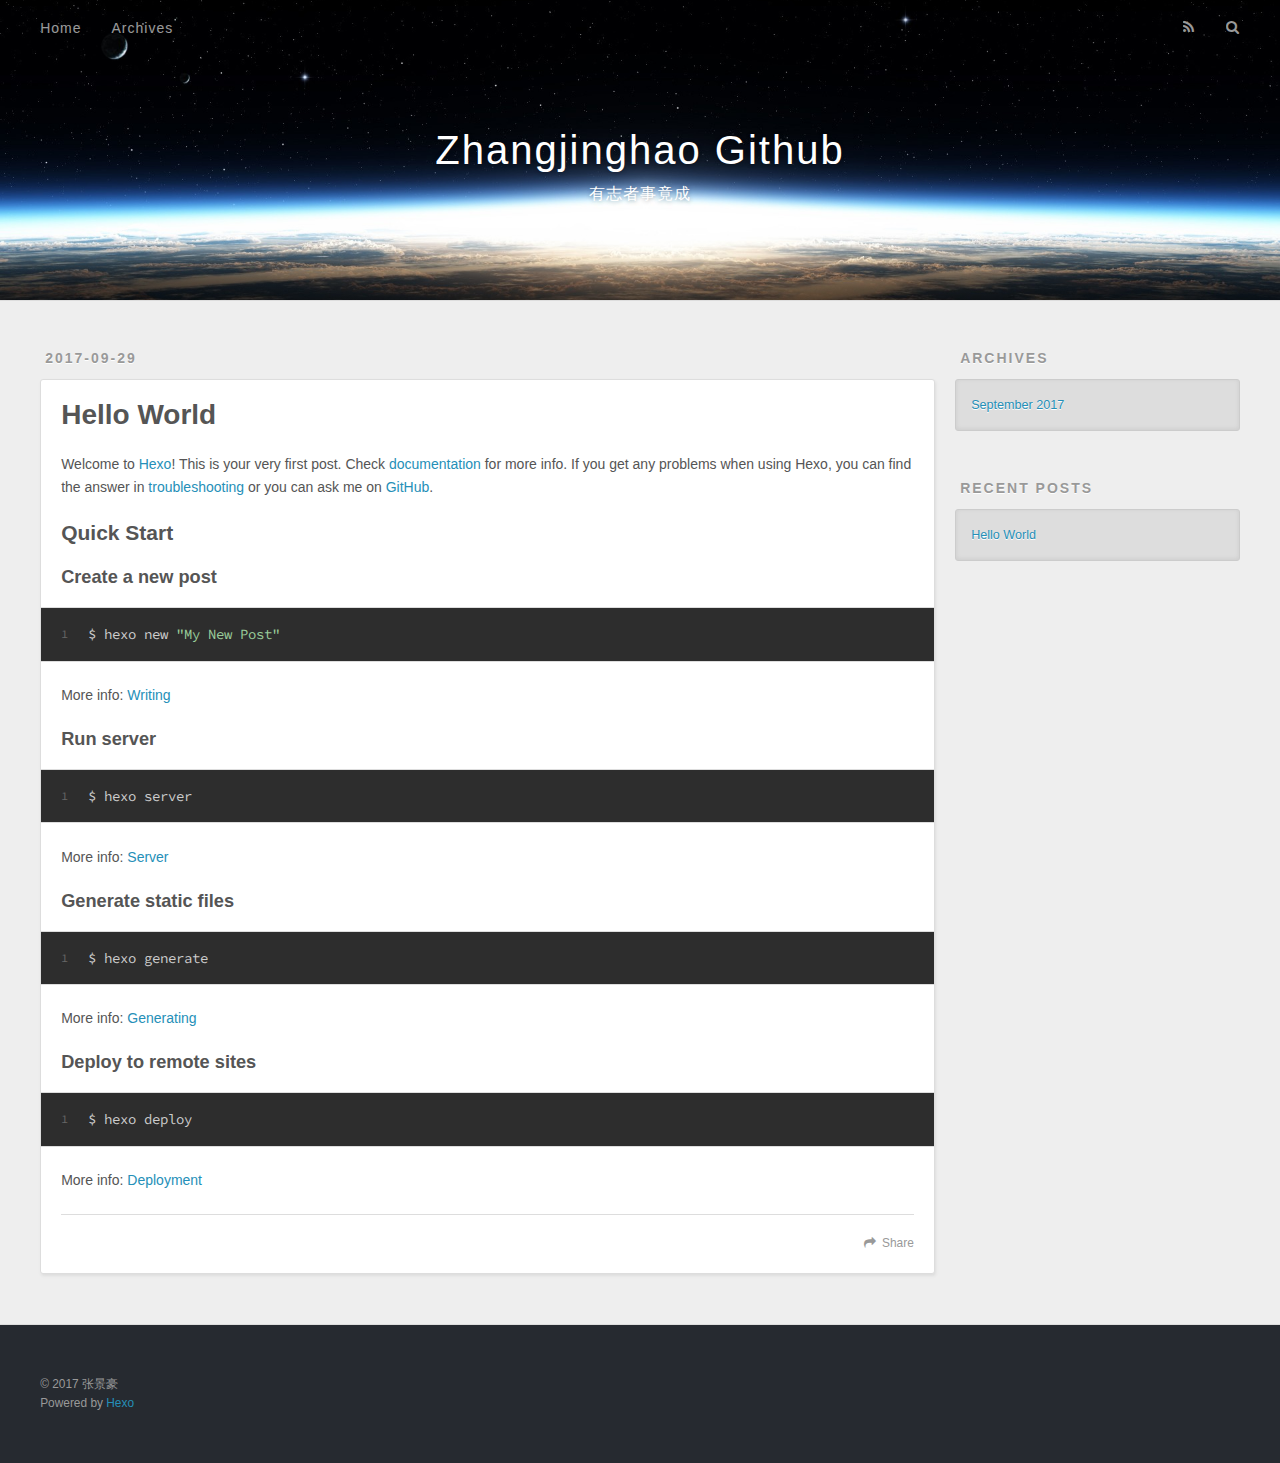
==== index.html @ bf840f05 "Site updated: 2017-09-29 22:26:40" ====
<!DOCTYPE html>
<html>
<head>
  <meta charset="utf-8">
  
  <title>Zhangjinghao Github</title>
  <meta name="viewport" content="width=device-width, initial-scale=1, maximum-scale=1">
  <meta name="description" content="一起学Python吧">
<meta property="og:type" content="website">
<meta property="og:title" content="Zhangjinghao Github">
<meta property="og:url" content="http://yoursite.com/index.html">
<meta property="og:site_name" content="Zhangjinghao Github">
<meta property="og:description" content="一起学Python吧">
<meta property="og:locale" content="zh-Hans">
<meta name="twitter:card" content="summary">
<meta name="twitter:title" content="Zhangjinghao Github">
<meta name="twitter:description" content="一起学Python吧">
  
    <link rel="alternate" href="/atom.xml" title="Zhangjinghao Github" type="application/atom+xml">
  
  
    <link rel="icon" href="/favicon.png">
  
  
    <link href="//fonts.googleapis.com/css?family=Source+Code+Pro" rel="stylesheet" type="text/css">
  
  <link rel="stylesheet" href="/css/style.css">
  

</head>

<body>
  <div id="container">
    <div id="wrap">
      <header id="header">
  <div id="banner"></div>
  <div id="header-outer" class="outer">
    <div id="header-title" class="inner">
      <h1 id="logo-wrap">
        <a href="/" id="logo">Zhangjinghao Github</a>
      </h1>
      
        <h2 id="subtitle-wrap">
          <a href="/" id="subtitle">有志者事竟成</a>
        </h2>
      
    </div>
    <div id="header-inner" class="inner">
      <nav id="main-nav">
        <a id="main-nav-toggle" class="nav-icon"></a>
        
          <a class="main-nav-link" href="/">Home</a>
        
          <a class="main-nav-link" href="/archives">Archives</a>
        
      </nav>
      <nav id="sub-nav">
        
          <a id="nav-rss-link" class="nav-icon" href="/atom.xml" title="RSS Feed"></a>
        
        <a id="nav-search-btn" class="nav-icon" title="Search"></a>
      </nav>
      <div id="search-form-wrap">
        <form action="//google.com/search" method="get" accept-charset="UTF-8" class="search-form"><input type="search" name="q" class="search-form-input" placeholder="Search"><button type="submit" class="search-form-submit">&#xF002;</button><input type="hidden" name="sitesearch" value="http://yoursite.com"></form>
      </div>
    </div>
  </div>
</header>
      <div class="outer">
        <section id="main">
  
    <article id="post-hello-world" class="article article-type-post" itemscope itemprop="blogPost">
  <div class="article-meta">
    <a href="/2017/09/29/hello-world/" class="article-date">
  <time datetime="2017-09-29T13:29:58.056Z" itemprop="datePublished">2017-09-29</time>
</a>
    
  </div>
  <div class="article-inner">
    
    
      <header class="article-header">
        
  
    <h1 itemprop="name">
      <a class="article-title" href="/2017/09/29/hello-world/">Hello World</a>
    </h1>
  

      </header>
    
    <div class="article-entry" itemprop="articleBody">
      
        <p>Welcome to <a href="https://hexo.io/" target="_blank" rel="external">Hexo</a>! This is your very first post. Check <a href="https://hexo.io/docs/" target="_blank" rel="external">documentation</a> for more info. If you get any problems when using Hexo, you can find the answer in <a href="https://hexo.io/docs/troubleshooting.html" target="_blank" rel="external">troubleshooting</a> or you can ask me on <a href="https://github.com/hexojs/hexo/issues" target="_blank" rel="external">GitHub</a>.</p>
<h2 id="Quick-Start"><a href="#Quick-Start" class="headerlink" title="Quick Start"></a>Quick Start</h2><h3 id="Create-a-new-post"><a href="#Create-a-new-post" class="headerlink" title="Create a new post"></a>Create a new post</h3><figure class="highlight bash"><table><tr><td class="gutter"><pre><div class="line">1</div></pre></td><td class="code"><pre><div class="line">$ hexo new <span class="string">"My New Post"</span></div></pre></td></tr></table></figure>
<p>More info: <a href="https://hexo.io/docs/writing.html" target="_blank" rel="external">Writing</a></p>
<h3 id="Run-server"><a href="#Run-server" class="headerlink" title="Run server"></a>Run server</h3><figure class="highlight bash"><table><tr><td class="gutter"><pre><div class="line">1</div></pre></td><td class="code"><pre><div class="line">$ hexo server</div></pre></td></tr></table></figure>
<p>More info: <a href="https://hexo.io/docs/server.html" target="_blank" rel="external">Server</a></p>
<h3 id="Generate-static-files"><a href="#Generate-static-files" class="headerlink" title="Generate static files"></a>Generate static files</h3><figure class="highlight bash"><table><tr><td class="gutter"><pre><div class="line">1</div></pre></td><td class="code"><pre><div class="line">$ hexo generate</div></pre></td></tr></table></figure>
<p>More info: <a href="https://hexo.io/docs/generating.html" target="_blank" rel="external">Generating</a></p>
<h3 id="Deploy-to-remote-sites"><a href="#Deploy-to-remote-sites" class="headerlink" title="Deploy to remote sites"></a>Deploy to remote sites</h3><figure class="highlight bash"><table><tr><td class="gutter"><pre><div class="line">1</div></pre></td><td class="code"><pre><div class="line">$ hexo deploy</div></pre></td></tr></table></figure>
<p>More info: <a href="https://hexo.io/docs/deployment.html" target="_blank" rel="external">Deployment</a></p>

      
    </div>
    <footer class="article-footer">
      <a data-url="http://yoursite.com/2017/09/29/hello-world/" data-id="cj85zbq5a0000i8sdwfjrakji" class="article-share-link">Share</a>
      
      
    </footer>
  </div>
  
</article>


  

</section>
        
          <aside id="sidebar">
  
    

  
    

  
    
  
    
  <div class="widget-wrap">
    <h3 class="widget-title">Archives</h3>
    <div class="widget">
      <ul class="archive-list"><li class="archive-list-item"><a class="archive-list-link" href="/archives/2017/09/">September 2017</a></li></ul>
    </div>
  </div>


  
    
  <div class="widget-wrap">
    <h3 class="widget-title">Recent Posts</h3>
    <div class="widget">
      <ul>
        
          <li>
            <a href="/2017/09/29/hello-world/">Hello World</a>
          </li>
        
      </ul>
    </div>
  </div>

  
</aside>
        
      </div>
      <footer id="footer">
  
  <div class="outer">
    <div id="footer-info" class="inner">
      &copy; 2017 张景豪<br>
      Powered by <a href="http://hexo.io/" target="_blank">Hexo</a>
    </div>
  </div>
</footer>
    </div>
    <nav id="mobile-nav">
  
    <a href="/" class="mobile-nav-link">Home</a>
  
    <a href="/archives" class="mobile-nav-link">Archives</a>
  
</nav>
    

<script src="//ajax.googleapis.com/ajax/libs/jquery/2.0.3/jquery.min.js"></script>


  <link rel="stylesheet" href="/fancybox/jquery.fancybox.css">
  <script src="/fancybox/jquery.fancybox.pack.js"></script>


<script src="/js/script.js"></script>

  </div>
</body>
</html>
---- css/style.css ----
body{width:100%}body:before,body:after{content:"";display:table}body:after{clear:both}html,body,div,span,applet,object,iframe,h1,h2,h3,h4,h5,h6,p,blockquote,pre,a,abbr,acronym,address,big,cite,code,del,dfn,em,img,ins,kbd,q,s,samp,small,strike,strong,sub,sup,tt,var,dl,dt,dd,ol,ul,li,fieldset,form,label,legend,table,caption,tbody,tfoot,thead,tr,th,td{margin:0;padding:0;border:0;outline:0;font-weight:inherit;font-style:inherit;font-family:inherit;font-size:100%;vertical-align:baseline}body{line-height:1;color:#000;background:#fff}ol,ul{list-style:none}table{border-collapse:separate;border-spacing:0;vertical-align:middle}caption,th,td{text-align:left;font-weight:normal;vertical-align:middle}a img{border:none}input,button{margin:0;padding:0;}input::-moz-focus-inner,button::-moz-focus-inner{border:0;padding:0}@font-face{font-family:FontAwesome;font-style:normal;font-weight:normal;src:url("fonts/fontawesome-webfont.eot?v=#4.0.3");src:url("fonts/fontawesome-webfont.eot?#iefix&v=#4.0.3") format("embedded-opentype"),url("fonts/fontawesome-webfont.woff?v=#4.0.3") format("woff"),url("fonts/fontawesome-webfont.ttf?v=#4.0.3") format("truetype"),url("fonts/fontawesome-webfont.svg#fontawesomeregular?v=#4.0.3") format("svg")}html,body,#container{height:100%}body{background:#eee;font:14px "Helvetica Neue",Helvetica,Arial,sans-serif;-webkit-text-size-adjust:100%}.outer{max-width:1220px;margin:0 auto;padding:0 20px}.outer:before,.outer:after{content:"";display:table}.outer:after{clear:both}.inner{display:inline;float:left;width:98.33333333333333%;margin:0 .8333333333333334%}.left,.alignleft{float:left}.right,.alignright{float:right}.clear{clear:both}#container{position:relative}.mobile-nav-on{overflow:hidden}#wrap{height:100%;width:100%;position:absolute;top:0;left:0;-webkit-transition:0.2s ease-out;-moz-transition:0.2s ease-out;-ms-transition:0.2s ease-out;transition:0.2s ease-out;z-index:1;background:#eee;}.mobile-nav-on #wrap{left:280px}@media screen and (min-width:768px){#main{display:inline;float:left;width:73.33333333333333%;margin:0 .8333333333333334%}}.article-date,.article-category-link,.archive-year,.widget-title{text-decoration:none;text-transform:uppercase;letter-spacing:2px;color:#999;margin-bottom:1em;margin-left:5px;line-height:1em;text-shadow:0 1px #fff;font-weight:bold}.article-inner,.archive-article-inner{background:#fff;-webkit-box-shadow:1px 2px 3px #ddd;box-shadow:1px 2px 3px #ddd;border:1px solid #ddd;border-radius:3px}.article-entry h1,.widget h1{font-size:2em}.article-entry h2,.widget h2{font-size:1.5em}.article-entry h3,.widget h3{font-size:1.3em}.article-entry h4,.widget h4{font-size:1.2em}.article-entry h5,.widget h5{font-size:1em}.article-entry h6,.widget h6{font-size:1em;color:#999}.article-entry hr,.widget hr{border:1px dashed #ddd}.article-entry strong,.widget strong{font-weight:bold}.article-entry em,.widget em,.article-entry cite,.widget cite{font-style:italic}.article-entry sup,.widget sup,.article-entry sub,.widget sub{font-size:.75em;line-height:0;position:relative;vertical-align:baseline}.article-entry sup,.widget sup{top:-.5em}.article-entry sub,.widget sub{bottom:-.2em}.article-entry small,.widget small{font-size:.85em}.article-entry acronym,.widget acronym,.article-entry abbr,.widget abbr{border-bottom:1px dotted}.article-entry ul,.widget ul,.article-entry ol,.widget ol,.article-entry dl,.widget dl{margin:0 20px;line-height:1.6em}.article-entry ul ul,.widget ul ul,.article-entry ol ul,.widget ol ul,.article-entry ul ol,.widget ul ol,.article-entry ol ol,.widget ol ol{margin-top:0;margin-bottom:0}.article-entry ul,.widget ul{list-style:disc}.article-entry ol,.widget ol{list-style:decimal}.article-entry dt,.widget dt{font-weight:bold}#header{height:300px;position:relative;border-bottom:1px solid #ddd;}#header:before,#header:after{content:"";position:absolute;left:0;right:0;height:40px}#header:before{top:0;background:-webkit-linear-gradient(rgba(0,0,0,0.2), transparent);background:-moz-linear-gradient(rgba(0,0,0,0.2), transparent);background:-ms-linear-gradient(rgba(0,0,0,0.2), transparent);background:linear-gradient(rgba(0,0,0,0.2), transparent)}#header:after{bottom:0;background:-webkit-linear-gradient(transparent, rgba(0,0,0,0.2));background:-moz-linear-gradient(transparent, rgba(0,0,0,0.2));background:-ms-linear-gradient(transparent, rgba(0,0,0,0.2));background:linear-gradient(transparent, rgba(0,0,0,0.2))}#header-outer{height:100%;position:relative}#header-inner{position:relative;overflow:hidden}#banner{position:absolute;top:0;left:0;width:100%;height:100%;background:url("images/banner.jpg") center #000;-webkit-background-size:cover;-moz-background-size:cover;background-size:cover;z-index:-1}#header-title{text-align:center;height:40px;position:absolute;top:50%;left:0;margin-top:-20px}#logo,#subtitle{text-decoration:none;color:#fff;font-weight:300;text-shadow:0 1px 4px rgba(0,0,0,0.3)}#logo{font-size:40px;line-height:40px;letter-spacing:2px}#subtitle{font-size:16px;line-height:16px;letter-spacing:1px}#subtitle-wrap{margin-top:16px}#main-nav{float:left;margin-left:-15px}.nav-icon,.main-nav-link{float:left;color:#fff;opacity:.6;text-decoration:none;text-shadow:0 1px rgba(0,0,0,0.2);-webkit-transition:opacity 0.2s;-moz-transition:opacity 0.2s;-ms-transition:opacity 0.2s;transition:opacity 0.2s;display:block;padding:20px 15px;}.nav-icon:hover,.main-nav-link:hover{opacity:1;}.nav-icon{font-family:FontAwesome;text-align:center;font-size:14px;width:14px;height:14px;padding:20px 15px;position:relative;cursor:pointer}.main-nav-link{font-weight:300;letter-spacing:1px;}@media screen and (max-width:479px){.main-nav-link{display:none}}#main-nav-toggle{display:none;}#main-nav-toggle:before{content:"\f0c9"}@media screen and (max-width:479px){#main-nav-toggle{display:block}}#sub-nav{float:right;margin-right:-15px}#nav-rss-link:before{content:"\f09e"}#nav-search-btn:before{content:"\f002"}#search-form-wrap{position:absolute;top:15px;width:150px;height:30px;right:-150px;opacity:0;-webkit-transition:0.2s ease-out;-moz-transition:0.2s ease-out;-ms-transition:0.2s ease-out;transition:0.2s ease-out;}#search-form-wrap.on{opacity:1;right:0}@media screen and (max-width:479px){#search-form-wrap{width:100%;right:-100%}}.search-form{position:absolute;top:0;left:0;right:0;background:#fff;padding:5px 15px;border-radius:15px;-webkit-box-shadow:0 0 10px rgba(0,0,0,0.3);box-shadow:0 0 10px rgba(0,0,0,0.3)}.search-form-input{border:none;background:none;color:#555;width:100%;font:13px "Helvetica Neue",Helvetica,Arial,sans-serif;outline:none;}.search-form-input::-webkit-search-results-decoration,.search-form-input::-webkit-search-cancel-button{-webkit-appearance:none}.search-form-submit{position:absolute;top:50%;right:10px;margin-top:-7px;font:13px FontAwesome;border:none;background:none;color:#bbb;cursor:pointer;}.search-form-submit:hover,.search-form-submit:focus{color:#777}.article{margin:50px 0}.article-inner{overflow:hidden}.article-meta:before,.article-meta:after{content:"";display:table}.article-meta:after{clear:both}.article-date{float:left}.article-category{float:left;line-height:1em;color:#ccc;text-shadow:0 1px #fff;margin-left:8px;}.article-category:before{content:"\2022"}.article-category-link{margin:0 12px 1em}.article-header{padding:20px 20px 0}.article-title{text-decoration:none;font-size:2em;font-weight:bold;color:#555;line-height:1.1em;-webkit-transition:color 0.2s;-moz-transition:color 0.2s;-ms-transition:color 0.2s;transition:color 0.2s;}a.article-title:hover{color:#258fb8}.article-entry{color:#555;padding:0 20px;}.article-entry:before,.article-entry:after{content:"";display:table}.article-entry:after{clear:both}.article-entry p,.article-entry table{line-height:1.6em;margin:1.6em 0}.article-entry h1,.article-entry h2,.article-entry h3,.article-entry h4,.article-entry h5,.article-entry h6{font-weight:bold}.article-entry h1,.article-entry h2,.article-entry h3,.article-entry h4,.article-entry h5,.article-entry h6{line-height:1.1em;margin:1.1em 0}.article-entry a{color:#258fb8;text-decoration:none;}.article-entry a:hover{text-decoration:underline}.article-entry ul,.article-entry ol,.article-entry dl{margin-top:1.6em;margin-bottom:1.6em}.article-entry img,.article-entry video{max-width:100%;height:auto;display:block;margin:auto}.article-entry iframe{border:none}.article-entry table{width:100%;border-collapse:collapse;border-spacing:0}.article-entry th{font-weight:bold;border-bottom:3px solid #ddd;padding-bottom:.5em}.article-entry td{border-bottom:1px solid #ddd;padding:10px 0}.article-entry blockquote{font-family:Georgia,"Times New Roman",serif;font-size:1.4em;margin:1.6em 20px;text-align:center;}.article-entry blockquote footer{font-size:14px;margin:1.6em 0;font-family:"Helvetica Neue",Helvetica,Arial,sans-serif;}.article-entry blockquote footer cite:before{content:"—";padding:0 .5em}.article-entry .pullquote{text-align:left;width:45%;margin:0;}.article-entry .pullquote.left{margin-left:.5em;margin-right:1em}.article-entry .pullquote.right{margin-right:.5em;margin-left:1em}.article-entry .caption{color:#999;display:block;font-size:.9em;margin-top:.5em;position:relative;text-align:center}.article-entry .video-container{position:relative;padding-top:56.25%;height:0;overflow:hidden;}.article-entry .video-container iframe,.article-entry .video-container object,.article-entry .video-container embed{position:absolute;top:0;left:0;width:100%;height:100%;margin-top:0}.article-more-link a{display:inline-block;line-height:1em;padding:6px 15px;border-radius:15px;background:#eee;color:#999;text-shadow:0 1px #fff;text-decoration:none;}.article-more-link a:hover{background:#258fb8;color:#fff;text-decoration:none;text-shadow:0 1px #1e7293}.article-footer{font-size:.85em;line-height:1.6em;border-top:1px solid #ddd;padding-top:1.6em;margin:0 20px 20px;}.article-footer:before,.article-footer:after{content:"";display:table}.article-footer:after{clear:both}.article-footer a{color:#999;text-decoration:none;}.article-footer a:hover{color:#555}.article-tag-list-item{float:left;margin-right:10px}.article-tag-list-link:before{content:"#"}.article-comment-link{float:right;}.article-comment-link:before{content:"\f075";font-family:FontAwesome;padding-right:8px}.article-share-link{cursor:pointer;float:right;margin-left:20px;}.article-share-link:before{content:"\f064";font-family:FontAwesome;padding-right:6px}#article-nav{position:relative;}#article-nav:before,#article-nav:after{content:"";display:table}#article-nav:after{clear:both}@media screen and (min-width:768px){#article-nav{margin:50px 0}#article-nav:before{width:8px;height:8px;position:absolute;top:50%;left:50%;margin-top:-4px;margin-left:-4px;content:"";border-radius:50%;background:#ddd;-webkit-box-shadow:0 1px 2px #fff;box-shadow:0 1px 2px #fff}}.article-nav-link-wrap{text-decoration:none;text-shadow:0 1px #fff;color:#999;-webkit-box-sizing:border-box;-moz-box-sizing:border-box;box-sizing:border-box;margin-top:50px;text-align:center;display:block;}.article-nav-link-wrap:hover{color:#555}@media screen and (min-width:768px){.article-nav-link-wrap{width:50%;margin-top:0}}@media screen and (min-width:768px){#article-nav-newer{float:left;text-align:right;padding-right:20px}}@media screen and (min-width:768px){#article-nav-older{float:right;text-align:left;padding-left:20px}}.article-nav-caption{text-transform:uppercase;letter-spacing:2px;color:#ddd;line-height:1em;font-weight:bold;}#article-nav-newer .article-nav-caption{margin-right:-2px}.article-nav-title{font-size:.85em;line-height:1.6em;margin-top:.5em}.article-share-box{position:absolute;display:none;background:#fff;-webkit-box-shadow:1px 2px 10px rgba(0,0,0,0.2);box-shadow:1px 2px 10px rgba(0,0,0,0.2);border-radius:3px;margin-left:-145px;overflow:hidden;z-index:1;}.article-share-box.on{display:block}.article-share-input{width:100%;background:none;-webkit-box-sizing:border-box;-moz-box-sizing:border-box;box-sizing:border-box;font:14px "Helvetica Neue",Helvetica,Arial,sans-serif;padding:0 15px;color:#555;outline:none;border:1px solid #ddd;border-radius:3px 3px 0 0;height:36px;line-height:36px}.article-share-links{background:#eee}.article-share-links:before,.article-share-links:after{content:"";display:table}.article-share-links:after{clear:both}.article-share-twitter,.article-share-facebook,.article-share-pinterest,.article-share-google{width:50px;height:36px;display:block;float:left;position:relative;color:#999;text-shadow:0 1px #fff;}.article-share-twitter:before,.article-share-facebook:before,.article-share-pinterest:before,.article-share-google:before{font-size:20px;font-family:FontAwesome;width:20px;height:20px;position:absolute;top:50%;left:50%;margin-top:-10px;margin-left:-10px;text-align:center}.article-share-twitter:hover,.article-share-facebook:hover,.article-share-pinterest:hover,.article-share-google:hover{color:#fff}.article-share-twitter:before{content:"\f099"}.article-share-twitter:hover{background:#00aced;text-shadow:0 1px #008abe}.article-share-facebook:before{content:"\f09a"}.article-share-facebook:hover{background:#3b5998;text-shadow:0 1px #2f477a}.article-share-pinterest:before{content:"\f0d2"}.article-share-pinterest:hover{background:#cb2027;text-shadow:0 1px #a21a1f}.article-share-google:before{content:"\f0d5"}.article-share-google:hover{background:#dd4b39;text-shadow:0 1px #be3221}.article-gallery{background:#000;position:relative}.article-gallery-photos{position:relative;overflow:hidden}.article-gallery-img{display:none;max-width:100%;}.article-gallery-img:first-child{display:block}.article-gallery-img.loaded{position:absolute;display:block}.article-gallery-img img{display:block;max-width:100%;margin:0 auto}#comments{background:#fff;-webkit-box-shadow:1px 2px 3px #ddd;box-shadow:1px 2px 3px #ddd;padding:20px;border:1px solid #ddd;border-radius:3px;margin:50px 0;}#comments a{color:#258fb8}.archives-wrap{margin:50px 0}.archives:before,.archives:after{content:"";display:table}.archives:after{clear:both}.archive-year-wrap{margin-bottom:1em}.archives{-webkit-column-gap:10px;-moz-column-gap:10px;column-gap:10px;}@media screen and (min-width:480px) and (max-width:767px){.archives{-webkit-column-count:2;-moz-column-count:2;column-count:2}}@media screen and (min-width:768px){.archives{-webkit-column-count:3;-moz-column-count:3;column-count:3}}.archive-article{-webkit-column-break-inside:avoid;page-break-inside:avoid;overflow:hidden;break-inside:avoid-column}.archive-article-inner{padding:10px;margin-bottom:15px}.archive-article-title{text-decoration:none;font-weight:bold;color:#555;-webkit-transition:color 0.2s;-moz-transition:color 0.2s;-ms-transition:color 0.2s;transition:color 0.2s;line-height:1.6em;}.archive-article-title:hover{color:#258fb8}.archive-article-footer{margin-top:1em}.archive-article-date{color:#999;text-decoration:none;font-size:.85em;line-height:1em;margin-bottom:.5em;display:block}#page-nav{margin:50px auto;background:#fff;-webkit-box-shadow:1px 2px 3px #ddd;box-shadow:1px 2px 3px #ddd;border:1px solid #ddd;border-radius:3px;text-align:center;color:#999;overflow:hidden;}#page-nav:before,#page-nav:after{content:"";display:table}#page-nav:after{clear:both}#page-nav a,#page-nav span{padding:10px 20px;line-height:1;height:2ex}#page-nav a{color:#999;text-decoration:none;}#page-nav a:hover{background:#999;color:#fff}#page-nav .prev{float:left}#page-nav .next{float:right}#page-nav .page-number{display:inline-block;}@media screen and (max-width:479px){#page-nav .page-number{display:none}}#page-nav .current{color:#555;font-weight:bold}#page-nav .space{color:#ddd}#footer{background:#262a30;padding:50px 0;border-top:1px solid #ddd;color:#999;}#footer a{color:#258fb8;text-decoration:none;}#footer a:hover{text-decoration:underline}#footer-info{line-height:1.6em;font-size:.85em}.article-entry pre,.article-entry .highlight{background:#2d2d2d;margin:0 -20px;padding:15px 20px;border-style:solid;border-color:#ddd;border-width:1px 0;overflow:auto;color:#ccc;line-height:22.400000000000002px}.article-entry .highlight .gutter pre,.article-entry .gist .gist-file .gist-data .line-numbers{color:#666;font-size:.85em}.article-entry pre,.article-entry code{font-family:"Source Code Pro",Consolas,Monaco,Menlo,Consolas,monospace}.article-entry code{background:#eee;text-shadow:0 1px #fff;padding:0 .3em}.article-entry pre code{background:none;text-shadow:none;padding:0}.article-entry .highlight pre{border:none;margin:0;padding:0}.article-entry .highlight table{margin:0;width:auto}.article-entry .highlight td{border:none;padding:0}.article-entry .highlight figcaption{font-size:.85em;color:#999;line-height:1em;margin-bottom:1em;}.article-entry .highlight figcaption:before,.article-entry .highlight figcaption:after{content:"";display:table}.article-entry .highlight figcaption:after{clear:both}.article-entry .highlight figcaption a{float:right}.article-entry .highlight .gutter pre{text-align:right;padding-right:20px}.article-entry .highlight .line{height:22.400000000000002px}.article-entry .highlight .line.marked{background:#515151}.article-entry .gist{margin:0 -20px;border-style:solid;border-color:#ddd;border-width:1px 0;background:#2d2d2d;padding:15px 20px 15px 0;}.article-entry .gist .gist-file{border:none;font-family:"Source Code Pro",Consolas,Monaco,Menlo,Consolas,monospace;margin:0;}.article-entry .gist .gist-file .gist-data{background:none;border:none;}.article-entry .gist .gist-file .gist-data .line-numbers{background:none;border:none;padding:0 20px 0 0}.article-entry .gist .gist-file .gist-data .line-data{padding:0 !important}.article-entry .gist .gist-file .highlight{margin:0;padding:0;border:none}.article-entry .gist .gist-file .gist-meta{background:#2d2d2d;color:#999;font:.85em "Helvetica Neue",Helvetica,Arial,sans-serif;text-shadow:0 0;padding:0;margin-top:1em;margin-left:20px;}.article-entry .gist .gist-file .gist-meta a{color:#258fb8;font-weight:normal;}.article-entry .gist .gist-file .gist-meta a:hover{text-decoration:underline}pre .comment,pre .title{color:#999}pre .variable,pre .attribute,pre .tag,pre .regexp,pre .ruby .constant,pre .xml .tag .title,pre .xml .pi,pre .xml .doctype,pre .html .doctype,pre .css .id,pre .css .class,pre .css .pseudo{color:#f2777a}pre .number,pre .preprocessor,pre .built_in,pre .literal,pre .params,pre .constant{color:#f99157}pre .class,pre .ruby .class .title,pre .css .rules .attribute{color:#9c9}pre .string,pre .value,pre .inheritance,pre .header,pre .ruby .symbol,pre .xml .cdata{color:#9c9}pre .css .hexcolor{color:#6cc}pre .function,pre .python .decorator,pre .python .title,pre .ruby .function .title,pre .ruby .title .keyword,pre .perl .sub,pre .javascript .title,pre .coffeescript .title{color:#69c}pre .keyword,pre .javascript .function{color:#c9c}@media screen and (max-width:479px){#mobile-nav{position:absolute;top:0;left:0;width:280px;height:100%;background:#191919;border-right:1px solid #fff}}@media screen and (max-width:479px){.mobile-nav-link{display:block;color:#999;text-decoration:none;padding:15px 20px;font-weight:bold;}.mobile-nav-link:hover{color:#fff}}@media screen and (min-width:768px){#sidebar{display:inline;float:left;width:23.333333333333332%;margin:0 .8333333333333334%}}.widget-wrap{margin:50px 0}.widget{color:#777;text-shadow:0 1px #fff;background:#ddd;-webkit-box-shadow:0 -1px 4px #ccc inset;box-shadow:0 -1px 4px #ccc inset;border:1px solid #ccc;padding:15px;border-radius:3px;}.widget a{color:#258fb8;text-decoration:none;}.widget a:hover{text-decoration:underline}.widget ul ul,.widget ol ul,.widget dl ul,.widget ul ol,.widget ol ol,.widget dl ol,.widget ul dl,.widget ol dl,.widget dl dl{margin-left:15px;list-style:disc}.widget{line-height:1.6em;word-wrap:break-word;font-size:.9em;}.widget ul,.widget ol{list-style:none;margin:0;}.widget ul ul,.widget ol ul,.widget ul ol,.widget ol ol{margin:0 20px}.widget ul ul,.widget ol ul{list-style:disc}.widget ul ol,.widget ol ol{list-style:decimal}.category-list-count,.tag-list-count,.archive-list-count{padding-left:5px;color:#999;font-size:.85em;}.category-list-count:before,.tag-list-count:before,.archive-list-count:before{content:"("}.category-list-count:after,.tag-list-count:after,.archive-list-count:after{content:")"}.tagcloud a{margin-right:5px;display:inline-block}
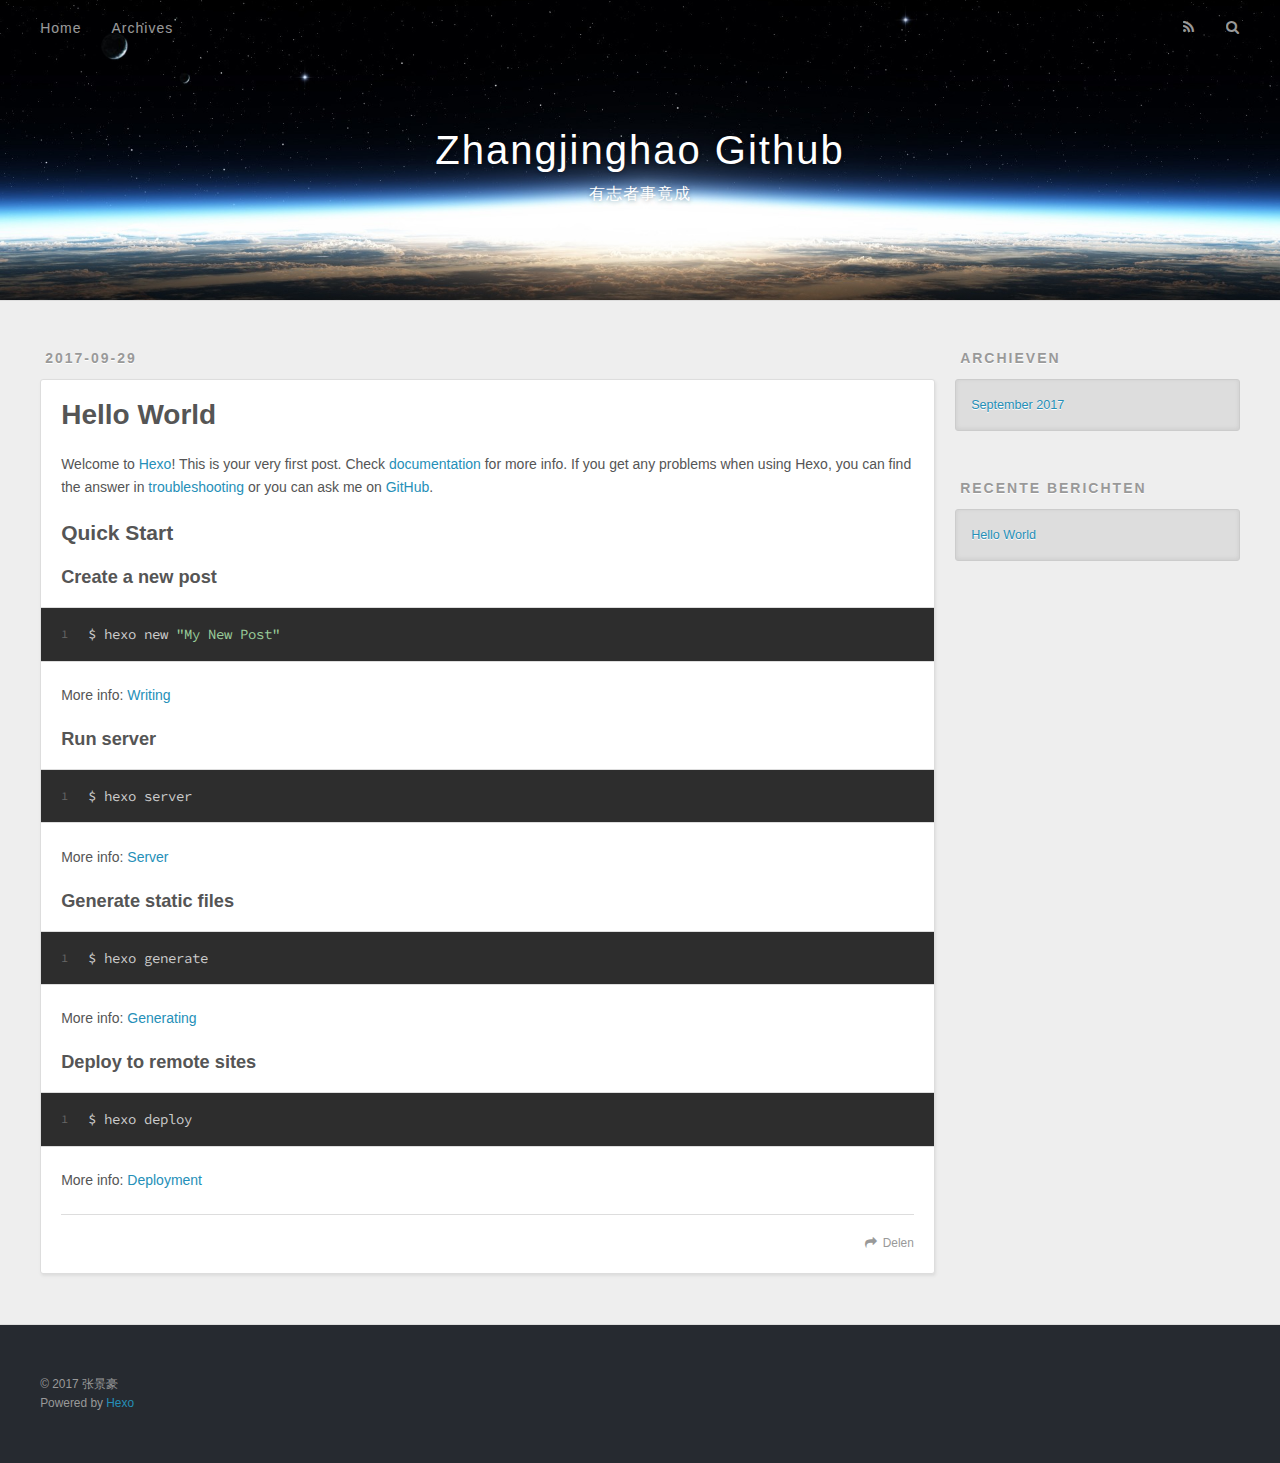
==== commit b9778960: "Site updated: 2017-09-29 22:27:59" ====
--- a/index.html
+++ b/index.html
@@ -58,7 +58,7 @@
         
           <a id="nav-rss-link" class="nav-icon" href="/atom.xml" title="RSS Feed"></a>
         
-        <a id="nav-search-btn" class="nav-icon" title="Search"></a>
+        <a id="nav-search-btn" class="nav-icon" title="Zoeken"></a>
       </nav>
       <div id="search-form-wrap">
         <form action="//google.com/search" method="get" accept-charset="UTF-8" class="search-form"><input type="search" name="q" class="search-form-input" placeholder="Search"><button type="submit" class="search-form-submit">&#xF002;</button><input type="hidden" name="sitesearch" value="http://yoursite.com"></form>
@@ -104,7 +104,7 @@
       
     </div>
     <footer class="article-footer">
-      <a data-url="http://yoursite.com/2017/09/29/hello-world/" data-id="cj85zbq5a0000i8sdwfjrakji" class="article-share-link">Share</a>
+      <a data-url="http://yoursite.com/2017/09/29/hello-world/" data-id="cj85zgole0000vssdlpx0q14t" class="article-share-link">Delen</a>
       
       
     </footer>
@@ -129,7 +129,7 @@
   
     
   <div class="widget-wrap">
-    <h3 class="widget-title">Archives</h3>
+    <h3 class="widget-title">Archieven</h3>
     <div class="widget">
       <ul class="archive-list"><li class="archive-list-item"><a class="archive-list-link" href="/archives/2017/09/">September 2017</a></li></ul>
     </div>
@@ -139,7 +139,7 @@
   
     
   <div class="widget-wrap">
-    <h3 class="widget-title">Recent Posts</h3>
+    <h3 class="widget-title">Recente berichten</h3>
     <div class="widget">
       <ul>
         
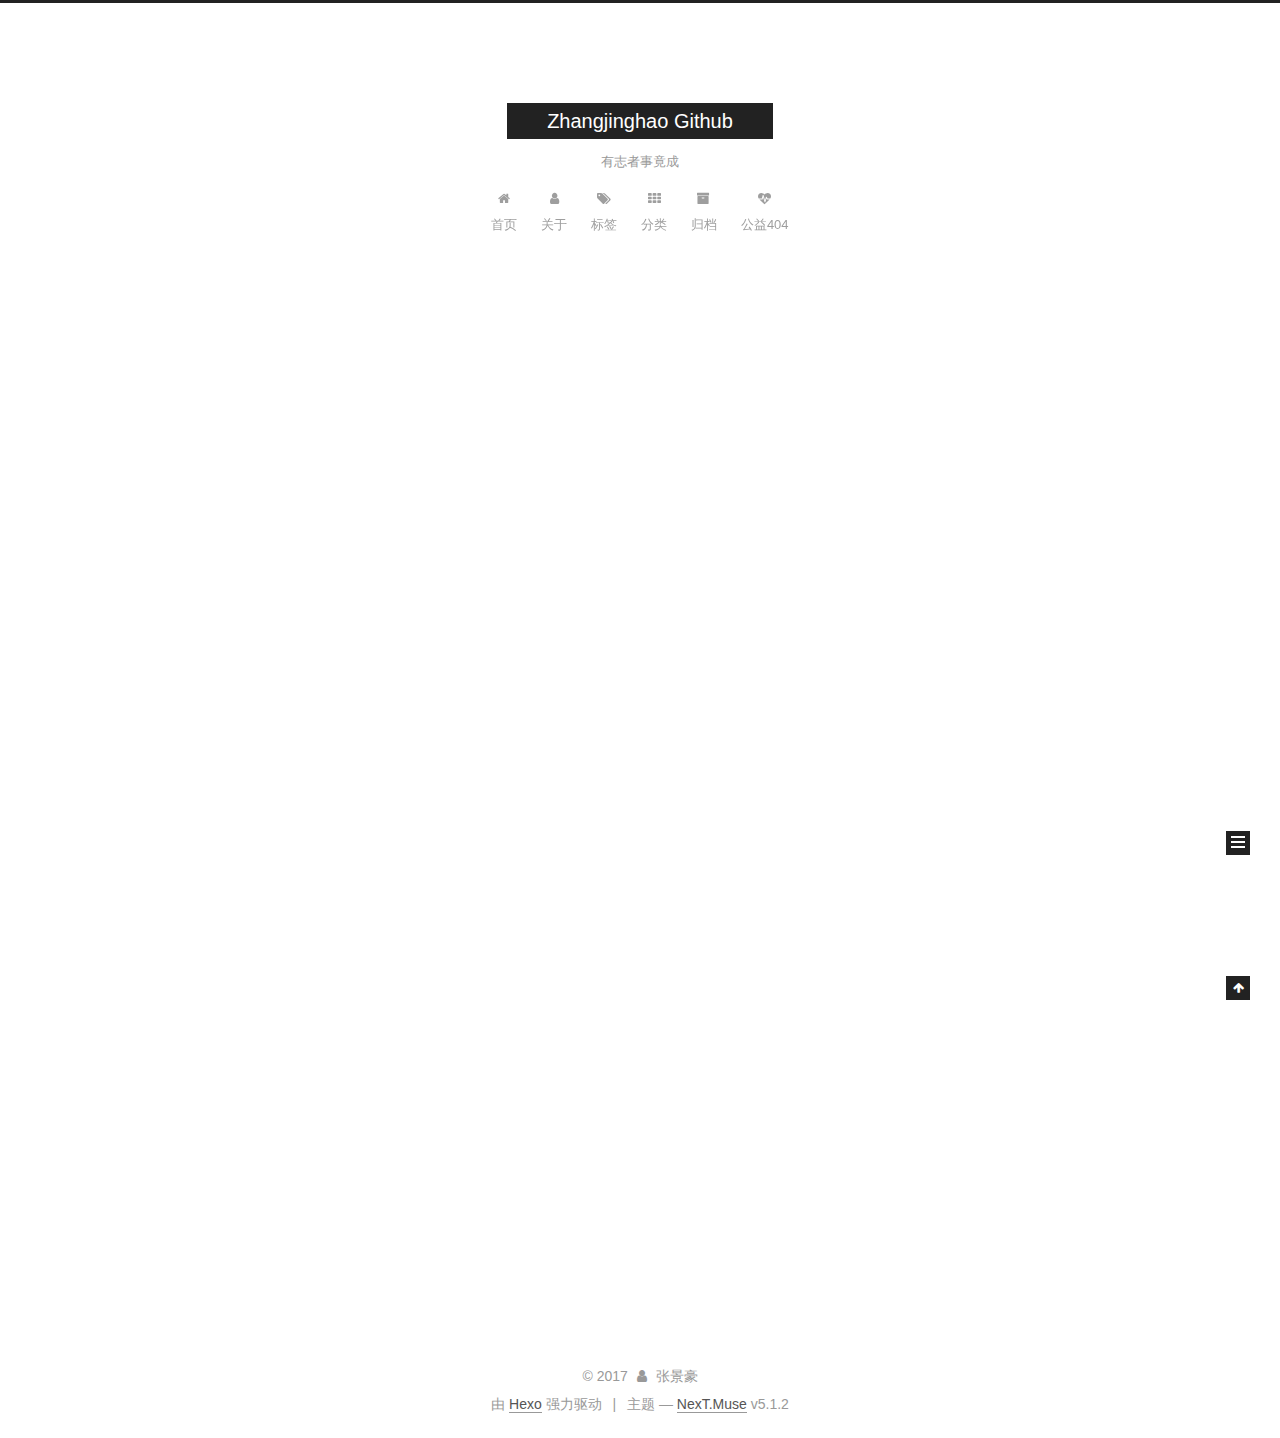
==== commit 1bccd933: "Site updated: 2017-09-29 23:07:50" ====
--- a/index.html
+++ b/index.html
@@ -1,11 +1,75 @@
 <!DOCTYPE html>
-<html>
+
+
+
+  
+
+
+<html class="theme-next muse use-motion" lang="zh-Hans">
 <head>
-  <meta charset="utf-8">
-  
-  <title>Zhangjinghao Github</title>
-  <meta name="viewport" content="width=device-width, initial-scale=1, maximum-scale=1">
-  <meta name="description" content="一起学Python吧">
+  <meta charset="UTF-8"/>
+<meta http-equiv="X-UA-Compatible" content="IE=edge" />
+<meta name="viewport" content="width=device-width, initial-scale=1, maximum-scale=1"/>
+<meta name="theme-color" content="#222">
+
+
+
+
+
+
+
+
+
+<meta http-equiv="Cache-Control" content="no-transform" />
+<meta http-equiv="Cache-Control" content="no-siteapp" />
+
+
+
+
+
+
+
+
+
+
+
+
+
+
+
+
+  
+  
+  <link href="/lib/fancybox/source/jquery.fancybox.css?v=2.1.5" rel="stylesheet" type="text/css" />
+
+
+
+
+
+
+
+<link href="/lib/font-awesome/css/font-awesome.min.css?v=4.6.2" rel="stylesheet" type="text/css" />
+
+<link href="/css/main.css?v=5.1.2" rel="stylesheet" type="text/css" />
+
+
+  <meta name="keywords" content="Hexo, NexT" />
+
+
+
+
+
+
+
+
+  <link rel="shortcut icon" type="image/x-icon" href="/favicon.ico?v=5.1.2" />
+
+
+
+
+
+
+<meta name="description" content="一起学Python吧">
 <meta property="og:type" content="website">
 <meta property="og:title" content="Zhangjinghao Github">
 <meta property="og:url" content="http://yoursite.com/index.html">
@@ -15,83 +79,261 @@
 <meta name="twitter:card" content="summary">
 <meta name="twitter:title" content="Zhangjinghao Github">
 <meta name="twitter:description" content="一起学Python吧">
-  
-    <link rel="alternate" href="/atom.xml" title="Zhangjinghao Github" type="application/atom+xml">
-  
-  
-    <link rel="icon" href="/favicon.png">
-  
-  
-    <link href="//fonts.googleapis.com/css?family=Source+Code+Pro" rel="stylesheet" type="text/css">
-  
-  <link rel="stylesheet" href="/css/style.css">
-  
+
+
+
+<script type="text/javascript" id="hexo.configurations">
+  var NexT = window.NexT || {};
+  var CONFIG = {
+    root: '/',
+    scheme: 'Muse',
+    version: '5.1.2',
+    sidebar: {"position":"left","display":"post","offset":12,"offset_float":12,"b2t":false,"scrollpercent":false,"onmobile":false},
+    fancybox: true,
+    tabs: true,
+    motion: {"enable":true,"async":false,"transition":{"post_block":"fadeIn","post_header":"slideDownIn","post_body":"slideDownIn","coll_header":"slideLeftIn"}},
+    duoshuo: {
+      userId: '0',
+      author: '博主'
+    },
+    algolia: {
+      applicationID: '',
+      apiKey: '',
+      indexName: '',
+      hits: {"per_page":10},
+      labels: {"input_placeholder":"Search for Posts","hits_empty":"We didn't find any results for the search: ${query}","hits_stats":"${hits} results found in ${time} ms"}
+    }
+  };
+</script>
+
+
+
+  <link rel="canonical" href="http://yoursite.com/"/>
+
+
+
+
+
+  <title>Zhangjinghao Github</title>
+  
+
+
+
+
+
+
+
 
 </head>
 
-<body>
-  <div id="container">
-    <div id="wrap">
-      <header id="header">
-  <div id="banner"></div>
-  <div id="header-outer" class="outer">
-    <div id="header-title" class="inner">
-      <h1 id="logo-wrap">
-        <a href="/" id="logo">Zhangjinghao Github</a>
-      </h1>
-      
-        <h2 id="subtitle-wrap">
-          <a href="/" id="subtitle">有志者事竟成</a>
-        </h2>
-      
+<body itemscope itemtype="http://schema.org/WebPage" lang="zh-Hans">
+
+  
+  
+    
+  
+
+  <div class="container sidebar-position-left 
+  page-home">
+    <div class="headband"></div>
+
+    <header id="header" class="header" itemscope itemtype="http://schema.org/WPHeader">
+      <div class="header-inner"><div class="site-brand-wrapper">
+  <div class="site-meta ">
+    
+
+    <div class="custom-logo-site-title">
+      <a href="/"  class="brand" rel="start">
+        <span class="logo-line-before"><i></i></span>
+        <span class="site-title">Zhangjinghao Github</span>
+        <span class="logo-line-after"><i></i></span>
+      </a>
     </div>
-    <div id="header-inner" class="inner">
-      <nav id="main-nav">
-        <a id="main-nav-toggle" class="nav-icon"></a>
-        
-          <a class="main-nav-link" href="/">Home</a>
-        
-          <a class="main-nav-link" href="/archives">Archives</a>
-        
-      </nav>
-      <nav id="sub-nav">
-        
-          <a id="nav-rss-link" class="nav-icon" href="/atom.xml" title="RSS Feed"></a>
-        
-        <a id="nav-search-btn" class="nav-icon" title="Zoeken"></a>
-      </nav>
-      <div id="search-form-wrap">
-        <form action="//google.com/search" method="get" accept-charset="UTF-8" class="search-form"><input type="search" name="q" class="search-form-input" placeholder="Search"><button type="submit" class="search-form-submit">&#xF002;</button><input type="hidden" name="sitesearch" value="http://yoursite.com"></form>
-      </div>
-    </div>
+      
+        <p class="site-subtitle">有志者事竟成</p>
+      
   </div>
-</header>
-      <div class="outer">
-        <section id="main">
-  
-    <article id="post-hello-world" class="article article-type-post" itemscope itemprop="blogPost">
-  <div class="article-meta">
-    <a href="/2017/09/29/hello-world/" class="article-date">
-  <time datetime="2017-09-29T13:29:58.056Z" itemprop="datePublished">2017-09-29</time>
-</a>
-    
+
+  <div class="site-nav-toggle">
+    <button>
+      <span class="btn-bar"></span>
+      <span class="btn-bar"></span>
+      <span class="btn-bar"></span>
+    </button>
   </div>
-  <div class="article-inner">
-    
-    
-      <header class="article-header">
-        
-  
-    <h1 itemprop="name">
-      <a class="article-title" href="/2017/09/29/hello-world/">Hello World</a>
-    </h1>
-  
-
+</div>
+
+<nav class="site-nav">
+  
+
+  
+    <ul id="menu" class="menu">
+      
+        
+        <li class="menu-item menu-item-home">
+          <a href="/" rel="section">
+            
+              <i class="menu-item-icon fa fa-fw fa-home"></i> <br />
+            
+            首页
+          </a>
+        </li>
+      
+        
+        <li class="menu-item menu-item-about">
+          <a href="/about/" rel="section">
+            
+              <i class="menu-item-icon fa fa-fw fa-user"></i> <br />
+            
+            关于
+          </a>
+        </li>
+      
+        
+        <li class="menu-item menu-item-tags">
+          <a href="/tags/" rel="section">
+            
+              <i class="menu-item-icon fa fa-fw fa-tags"></i> <br />
+            
+            标签
+          </a>
+        </li>
+      
+        
+        <li class="menu-item menu-item-categories">
+          <a href="/categories/" rel="section">
+            
+              <i class="menu-item-icon fa fa-fw fa-th"></i> <br />
+            
+            分类
+          </a>
+        </li>
+      
+        
+        <li class="menu-item menu-item-archives">
+          <a href="/archives/" rel="section">
+            
+              <i class="menu-item-icon fa fa-fw fa-archive"></i> <br />
+            
+            归档
+          </a>
+        </li>
+      
+        
+        <li class="menu-item menu-item-commonweal">
+          <a href="/404/" rel="section">
+            
+              <i class="menu-item-icon fa fa-fw fa-heartbeat"></i> <br />
+            
+            公益404
+          </a>
+        </li>
+      
+
+      
+    </ul>
+  
+
+  
+</nav>
+
+
+
+ </div>
+    </header>
+
+    <main id="main" class="main">
+      <div class="main-inner">
+        <div class="content-wrap">
+          <div id="content" class="content">
+            
+  <section id="posts" class="posts-expand">
+    
+      
+
+  
+
+  
+  
+  
+
+  <article class="post post-type-normal" itemscope itemtype="http://schema.org/Article">
+  
+  
+  
+  <div class="post-block">
+    <link itemprop="mainEntityOfPage" href="http://yoursite.com/2017/09/29/hello-world/">
+
+    <span hidden itemprop="author" itemscope itemtype="http://schema.org/Person">
+      <meta itemprop="name" content="张景豪">
+      <meta itemprop="description" content="">
+      <meta itemprop="image" content="/images/avatar.gif">
+    </span>
+
+    <span hidden itemprop="publisher" itemscope itemtype="http://schema.org/Organization">
+      <meta itemprop="name" content="Zhangjinghao Github">
+    </span>
+
+    
+      <header class="post-header">
+
+        
+        
+          <h1 class="post-title" itemprop="name headline">
+                
+                <a class="post-title-link" href="/2017/09/29/hello-world/" itemprop="url">Hello World</a></h1>
+        
+
+        <div class="post-meta">
+          <span class="post-time">
+            
+              <span class="post-meta-item-icon">
+                <i class="fa fa-calendar-o"></i>
+              </span>
+              
+                <span class="post-meta-item-text">发表于</span>
+              
+              <time title="创建于" itemprop="dateCreated datePublished" datetime="2017-09-29T21:29:58+08:00">
+                2017-09-29
+              </time>
+            
+
+            
+
+            
+          </span>
+
+          
+
+          
+            
+          
+
+          
+          
+
+          
+
+          
+
+          
+
+        </div>
       </header>
     
-    <div class="article-entry" itemprop="articleBody">
-      
-        <p>Welcome to <a href="https://hexo.io/" target="_blank" rel="external">Hexo</a>! This is your very first post. Check <a href="https://hexo.io/docs/" target="_blank" rel="external">documentation</a> for more info. If you get any problems when using Hexo, you can find the answer in <a href="https://hexo.io/docs/troubleshooting.html" target="_blank" rel="external">troubleshooting</a> or you can ask me on <a href="https://github.com/hexojs/hexo/issues" target="_blank" rel="external">GitHub</a>.</p>
+
+    
+    
+    
+    <div class="post-body" itemprop="articleBody">
+
+      
+      
+
+      
+        
+          
+            <p>Welcome to <a href="https://hexo.io/" target="_blank" rel="external">Hexo</a>! This is your very first post. Check <a href="https://hexo.io/docs/" target="_blank" rel="external">documentation</a> for more info. If you get any problems when using Hexo, you can find the answer in <a href="https://hexo.io/docs/troubleshooting.html" target="_blank" rel="external">troubleshooting</a> or you can ask me on <a href="https://github.com/hexojs/hexo/issues" target="_blank" rel="external">GitHub</a>.</p>
 <h2 id="Quick-Start"><a href="#Quick-Start" class="headerlink" title="Quick Start"></a>Quick Start</h2><h3 id="Create-a-new-post"><a href="#Create-a-new-post" class="headerlink" title="Create a new post"></a>Create a new post</h3><figure class="highlight bash"><table><tr><td class="gutter"><pre><div class="line">1</div></pre></td><td class="code"><pre><div class="line">$ hexo new <span class="string">"My New Post"</span></div></pre></td></tr></table></figure>
 <p>More info: <a href="https://hexo.io/docs/writing.html" target="_blank" rel="external">Writing</a></p>
 <h3 id="Run-server"><a href="#Run-server" class="headerlink" title="Run server"></a>Run server</h3><figure class="highlight bash"><table><tr><td class="gutter"><pre><div class="line">1</div></pre></td><td class="code"><pre><div class="line">$ hexo server</div></pre></td></tr></table></figure>
@@ -101,88 +343,319 @@
 <h3 id="Deploy-to-remote-sites"><a href="#Deploy-to-remote-sites" class="headerlink" title="Deploy to remote sites"></a>Deploy to remote sites</h3><figure class="highlight bash"><table><tr><td class="gutter"><pre><div class="line">1</div></pre></td><td class="code"><pre><div class="line">$ hexo deploy</div></pre></td></tr></table></figure>
 <p>More info: <a href="https://hexo.io/docs/deployment.html" target="_blank" rel="external">Deployment</a></p>
 
+          
+        
       
     </div>
-    <footer class="article-footer">
-      <a data-url="http://yoursite.com/2017/09/29/hello-world/" data-id="cj85zgole0000vssdlpx0q14t" class="article-share-link">Delen</a>
-      
+    
+    
+    
+
+    
+
+    
+
+    
+
+    <footer class="post-footer">
+      
+
+      
+
+      
+
+      
+      
+        <div class="post-eof"></div>
       
     </footer>
   </div>
   
-</article>
-
-
-  
-
-</section>
-        
-          <aside id="sidebar">
-  
-    
-
-  
-    
-
-  
-    
-  
-    
-  <div class="widget-wrap">
-    <h3 class="widget-title">Archieven</h3>
-    <div class="widget">
-      <ul class="archive-list"><li class="archive-list-item"><a class="archive-list-link" href="/archives/2017/09/">September 2017</a></li></ul>
+  
+  
+  </article>
+
+
+    
+  </section>
+
+  
+
+
+          </div>
+          
+
+
+          
+
+        </div>
+        
+          
+  
+  <div class="sidebar-toggle">
+    <div class="sidebar-toggle-line-wrap">
+      <span class="sidebar-toggle-line sidebar-toggle-line-first"></span>
+      <span class="sidebar-toggle-line sidebar-toggle-line-middle"></span>
+      <span class="sidebar-toggle-line sidebar-toggle-line-last"></span>
     </div>
   </div>
 
-
-  
-    
-  <div class="widget-wrap">
-    <h3 class="widget-title">Recente berichten</h3>
-    <div class="widget">
-      <ul>
-        
-          <li>
-            <a href="/2017/09/29/hello-world/">Hello World</a>
-          </li>
-        
-      </ul>
+  <aside id="sidebar" class="sidebar">
+    
+    <div class="sidebar-inner">
+
+      
+
+      
+
+      <section class="site-overview sidebar-panel sidebar-panel-active">
+        <div class="site-author motion-element" itemprop="author" itemscope itemtype="http://schema.org/Person">
+          
+            <p class="site-author-name" itemprop="name">张景豪</p>
+            <p class="site-description motion-element" itemprop="description">一起学Python吧</p>
+        </div>
+
+        <nav class="site-state motion-element">
+
+          
+            <div class="site-state-item site-state-posts">
+            
+              <a href="/archives/">
+            
+                <span class="site-state-item-count">1</span>
+                <span class="site-state-item-name">日志</span>
+              </a>
+            </div>
+          
+
+          
+
+          
+
+        </nav>
+
+        
+
+        <div class="links-of-author motion-element">
+          
+            
+              <span class="links-of-author-item">
+                <a href="https://github.com/jinghaozhang.github.io" target="_blank" title="My GitHub">
+                  
+                    <i class="fa fa-fw fa-github"></i>My GitHub</a>
+              </span>
+            
+              <span class="links-of-author-item">
+                <a href="mailto:jinghao_zhang77@163.com" target="_blank" title="My E-Mail">
+                  
+                    <i class="fa fa-fw fa-envelope"></i>My E-Mail</a>
+              </span>
+            
+          
+        </div>
+
+        
+        
+
+        
+        
+          <div class="links-of-blogroll motion-element links-of-blogroll-inline">
+            <div class="links-of-blogroll-title">
+              <i class="fa  fa-fw fa-globe"></i>
+              Links
+            </div>
+            <ul class="links-of-blogroll-list">
+              
+                <li class="links-of-blogroll-item">
+                  <a href="http://Percysu.com/" title="My Friend Percysu" target="_blank">My Friend Percysu</a>
+                </li>
+              
+            </ul>
+          </div>
+        
+
+        
+
+
+      </section>
+
+      
+
+      
+
     </div>
+  </aside>
+
+
+        
+      </div>
+    </main>
+
+    <footer id="footer" class="footer">
+      <div class="footer-inner">
+        <div class="copyright">&copy; <span itemprop="copyrightYear">2017</span>
+  <span class="with-love">
+    <i class="fa fa-user"></i>
+  </span>
+  <span class="author" itemprop="copyrightHolder">张景豪</span>
+
+  
+</div>
+
+
+  <div class="powered-by">由 <a class="theme-link" target="_blank" href="https://hexo.io">Hexo</a> 强力驱动</div>
+
+
+
+  <span class="post-meta-divider">|</span>
+
+
+
+  <div class="theme-info">主题 &mdash; <a class="theme-link" target="_blank" href="https://github.com/iissnan/hexo-theme-next">NexT.Muse</a> v5.1.2</div>
+
+
+
+
+        
+
+
+
+
+
+
+
+        
+      </div>
+    </footer>
+
+    
+      <div class="back-to-top">
+        <i class="fa fa-arrow-up"></i>
+        
+      </div>
+    
+
   </div>
 
   
-</aside>
-        
-      </div>
-      <footer id="footer">
-  
-  <div class="outer">
-    <div id="footer-info" class="inner">
-      &copy; 2017 张景豪<br>
-      Powered by <a href="http://hexo.io/" target="_blank">Hexo</a>
-    </div>
-  </div>
-</footer>
-    </div>
-    <nav id="mobile-nav">
-  
-    <a href="/" class="mobile-nav-link">Home</a>
-  
-    <a href="/archives" class="mobile-nav-link">Archives</a>
-  
-</nav>
-    
-
-<script src="//ajax.googleapis.com/ajax/libs/jquery/2.0.3/jquery.min.js"></script>
-
-
-  <link rel="stylesheet" href="/fancybox/jquery.fancybox.css">
-  <script src="/fancybox/jquery.fancybox.pack.js"></script>
-
-
-<script src="/js/script.js"></script>
-
-  </div>
+
+<script type="text/javascript">
+  if (Object.prototype.toString.call(window.Promise) !== '[object Function]') {
+    window.Promise = null;
+  }
+</script>
+
+
+
+
+
+
+
+
+
+  
+
+
+
+
+
+
+
+
+
+
+
+
+  
+  <script type="text/javascript" src="/lib/jquery/index.js?v=2.1.3"></script>
+
+  
+  <script type="text/javascript" src="/lib/fastclick/lib/fastclick.min.js?v=1.0.6"></script>
+
+  
+  <script type="text/javascript" src="/lib/jquery_lazyload/jquery.lazyload.js?v=1.9.7"></script>
+
+  
+  <script type="text/javascript" src="/lib/velocity/velocity.min.js?v=1.2.1"></script>
+
+  
+  <script type="text/javascript" src="/lib/velocity/velocity.ui.min.js?v=1.2.1"></script>
+
+  
+  <script type="text/javascript" src="/lib/fancybox/source/jquery.fancybox.pack.js?v=2.1.5"></script>
+
+
+  
+
+
+  <script type="text/javascript" src="/js/src/utils.js?v=5.1.2"></script>
+
+  <script type="text/javascript" src="/js/src/motion.js?v=5.1.2"></script>
+
+
+
+  
+  
+
+  <script type="text/javascript" src="/js/src/scrollspy.js?v=5.1.2"></script>
+<script type="text/javascript" src="/js/src/post-details.js?v=5.1.2"></script>
+
+
+  
+
+  
+
+
+  <script type="text/javascript" src="/js/src/bootstrap.js?v=5.1.2"></script>
+
+
+
+  
+
+
+  
+
+
+
+
+	
+
+
+
+
+
+  
+
+
+
+
+
+  
+
+
+
+
+
+
+
+
+  
+
+
+
+
+
+  
+
+  
+
+  
+
+  
+
+  
+
+  
+
 </body>
-</html>+</html>
--- a/css/main.css
+++ b/css/main.css
@@ -0,0 +1,2 @@
+/* normalize.css v3.0.2 | MIT License | git.io/normalize */
+html{font-family:sans-serif;-ms-text-size-adjust:100%;-webkit-text-size-adjust:100%;}body{margin:0}article,aside,details,figcaption,figure,footer,header,hgroup,main,menu,nav,section,summary{display:block}audio,canvas,progress,video{display:inline-block;vertical-align:baseline;}audio:not([controls]){display:none;height:0}[hidden],template{display:none}a{background-color:transparent}a:active,a:hover{outline:0}abbr[title]{border-bottom:1px dotted}b,strong{font-weight:bold}dfn{font-style:italic}h1{font-size:2em;margin:.67em 0}mark{background:#ff0;color:#000}small{font-size:80%}sub,sup{font-size:75%;line-height:0;position:relative;vertical-align:baseline}sup{top:-.5em}sub{bottom:-.25em}img{border:0}svg:not(:root){overflow:hidden}figure{margin:1em 40px}hr{-moz-box-sizing:content-box;box-sizing:content-box;height:0}pre{overflow:auto}code,kbd,pre,samp{font-family:monospace,monospace;font-size:1em}button,input,optgroup,select,textarea{color:inherit;font:inherit;margin:0;}button{overflow:visible}button,select{text-transform:none}button,html input[type="button"],input[type="reset"],input[type="submit"]{-webkit-appearance:button;cursor:pointer;}button[disabled],html input[disabled]{cursor:default}button::-moz-focus-inner,input::-moz-focus-inner{border:0;padding:0}input{line-height:normal}input[type="checkbox"],input[type="radio"]{box-sizing:border-box;padding:0;}input[type="number"]::-webkit-inner-spin-button,input[type="number"]::-webkit-outer-spin-button{height:auto}input[type="search"]{-webkit-appearance:textfield;-moz-box-sizing:content-box;-webkit-box-sizing:content-box;box-sizing:content-box}input[type="search"]::-webkit-search-cancel-button,input[type="search"]::-webkit-search-decoration{-webkit-appearance:none}fieldset{border:1px solid #c0c0c0;margin:0 2px;padding:.35em .625em .75em}legend{border:0;padding:0;}textarea{overflow:auto}optgroup{font-weight:bold}table{border-collapse:collapse;border-spacing:0}td,th{padding:0}::selection{background:#262a30;color:#fff}body{position:relative;font-family:'Lato',"PingFang SC","Microsoft YaHei",sans-serif;font-size:14px;line-height:2;color:#555;background:#fff;}@media (max-width:767px){body{padding-right:0 !important}}@media (min-width:768px) and (max-width:991px){body{padding-right:0 !important}}@media (min-width:1600px){body{font-size:16px}}h1,h2,h3,h4,h5,h6{margin:0;padding:0;font-weight:bold;line-height:1.5;font-family:'Lato',"PingFang SC","Microsoft YaHei",sans-serif}h2,h3,h4,h5,h6{margin:20px 0 15px}h1{font-size:22px}@media (max-width:767px){h1{font-size:18px}}h2{font-size:20px}@media (max-width:767px){h2{font-size:16px}}h3{font-size:18px}@media (max-width:767px){h3{font-size:14px}}h4{font-size:16px}@media (max-width:767px){h4{font-size:12px}}h5{font-size:14px}@media (max-width:767px){h5{font-size:10px}}h6{font-size:12px}@media (max-width:767px){h6{font-size:8px}}p{margin:0 0 20px 0}a{color:#555;text-decoration:none;outline:none;border-bottom:1px solid #999;word-wrap:break-word;}a:hover{color:#222;border-bottom-color:#222}blockquote{margin:0;padding:0}img{display:block;margin:auto;max-width:100%;height:auto}hr{margin:40px 0;height:3px;border:none;background-color:#ddd;background-image:repeating-linear-gradient(-45deg,#fff,#fff 4px,transparent 4px,transparent 8px)}blockquote{padding:0 15px;color:#666;border-left:4px solid #ddd;}blockquote cite::before{content:"-";padding:0 5px}dt{font-weight:700}dd{margin:0;padding:0}kbd{border:1px solid #ccc;border-radius:.2em;box-shadow:.1em .1em .2em rgba(0,0,0,0.1);background-color:#f9f9f9;font-family:inherit;background-image:-webkit-linear-gradient(top,#eee,#fff,#eee);padding:.1em .3em;white-space:nowrap}.text-left{text-align:left}.text-center{text-align:center}.text-right{text-align:right}.text-justify{text-align:justify}.text-nowrap{white-space:nowrap}.text-lowercase{text-transform:lowercase}.text-uppercase{text-transform:uppercase}.text-capitalize{text-transform:capitalize}.center-block{display:block;margin-left:auto;margin-right:auto}.clearfix:before,.clearfix:after{content:" ";display:table}.clearfix:after{clear:both}.pullquote{width:45%;}.pullquote.left{float:left;margin-left:5px;margin-right:10px}.pullquote.right{float:right;margin-left:10px;margin-right:5px}.affix.affix.affix{position:fixed}.translation{margin-top:-20px;font-size:14px;color:#999}.scrollbar-measure{width:100px;height:100px;overflow:scroll;position:absolute;top:-9999px}.use-motion .motion-element{opacity:0}table{margin:20px 0;width:100%;border-collapse:collapse;border-spacing:0;border:1px solid #ddd;font-size:14px;table-layout:fixed;word-wrap:break-all}table>tbody>tr:nth-of-type(odd){background-color:#f9f9f9}table>tbody>tr:hover{background-color:#f5f5f5}caption,th,td{padding:8px;text-align:left;vertical-align:middle;font-weight:normal}th,td{border-bottom:3px solid #ddd;border-right:1px solid #eee}th{padding-bottom:10px;font-weight:700}td{border-bottom-width:1px}html,body{height:100%}.container{position:relative;min-height:100%}.header-inner{margin:0 auto;padding:100px 0 70px;width:700px;}@media (min-width:1600px){.container .header-inner{width:900px}}.main{padding-bottom:150px}.main-inner{margin:0 auto;width:700px;}@media (min-width:1600px){.container .main-inner{width:900px}}.footer{position:absolute;left:0;bottom:0;width:100%;min-height:50px}.footer-inner{box-sizing:border-box;margin:20px auto;width:700px;}@media (min-width:1600px){.container .footer-inner{width:900px}}pre,.highlight{overflow:auto;margin:20px 0;padding:0;font-size:13px;color:#4d4d4c;background:#f7f7f7;line-height:1.6}pre,code{font-family:consolas,Menlo,"PingFang SC","Microsoft YaHei",monospace}code{padding:2px 4px;word-wrap:break-word;color:#555;background:#eee;border-radius:3px;font-size:13px}pre code{padding:0;color:#4d4d4c;background:none;text-shadow:none}.highlight{border-radius:1px;}.highlight pre{border:none;margin:0;padding:10px 0}.highlight table{margin:0;width:auto;border:none}.highlight td{border:none;padding:0}.highlight figcaption{font-size:1em;color:#4d4d4c;line-height:1em;margin-bottom:1em;}.highlight figcaption:before,.highlight figcaption:after{content:" ";display:table}.highlight figcaption:after{clear:both}.highlight figcaption a{float:right;color:#4d4d4c;}.highlight figcaption a:hover{border-bottom-color:#4d4d4c}.highlight .gutter pre{padding-left:10px;padding-right:10px;color:#869194;text-align:right;background-color:#eff2f3}.highlight .code pre{width:100%;padding-left:10px;padding-right:10px;background-color:#f7f7f7}.highlight .line{height:20px}.gutter{-webkit-user-select:none;-moz-user-select:none;-ms-user-select:none;user-select:none}.gist table{width:auto;}.gist table td{border:none}pre .deletion{background:#fdd}pre .addition{background:#dfd}pre .meta{color:#8959a8}pre .comment{color:#8e908c}pre .variable,pre .attribute,pre .tag,pre .regexp,pre .ruby .constant,pre .xml .tag .title,pre .xml .pi,pre .xml .doctype,pre .html .doctype,pre .css .id,pre .css .class,pre .css .pseudo{color:#c82829}pre .number,pre .preprocessor,pre .built_in,pre .literal,pre .params,pre .constant,pre .command{color:#f5871f}pre .ruby .class .title,pre .css .rules .attribute,pre .string,pre .value,pre .inheritance,pre .header,pre .ruby .symbol,pre .xml .cdata,pre .special,pre .number,pre .formula{color:#718c00}pre .title,pre .css .hexcolor{color:#3e999f}pre .function,pre .python .decorator,pre .python .title,pre .ruby .function .title,pre .ruby .title .keyword,pre .perl .sub,pre .javascript .title,pre .coffeescript .title{color:#4271ae}pre .keyword,pre .javascript .function{color:#8959a8}.full-image.full-image.full-image{border:none;max-width:100%;width:auto;margin:20px auto;}@media (min-width:992px){.full-image.full-image.full-image{max-width:none;width:110%;margin:25px -5%}}.blockquote-center,.page-home .post-type-quote blockquote,.page-post-detail .post-type-quote blockquote{position:relative;margin:40px 0;padding:0;border-left:none;text-align:center;}.blockquote-center::before,.page-home .post-type-quote blockquote::before,.page-post-detail .post-type-quote blockquote::before,.blockquote-center::after,.page-home .post-type-quote blockquote::after,.page-post-detail .post-type-quote blockquote::after{position:absolute;content:' ';display:block;width:100%;height:24px;opacity:.2;background-repeat:no-repeat;background-position:0 -6px;background-size:22px 22px}.blockquote-center::before,.page-home .post-type-quote blockquote::before,.page-post-detail .post-type-quote blockquote::before{top:-20px;background-image:url("../images/quote-l.svg");border-top:1px solid #ccc}.blockquote-center::after,.page-home .post-type-quote blockquote::after,.page-post-detail .post-type-quote blockquote::after{bottom:-20px;background-image:url("../images/quote-r.svg");border-bottom:1px solid #ccc;background-position:100% 8px}.blockquote-center p,.page-home .post-type-quote blockquote p,.page-post-detail .post-type-quote blockquote p,.blockquote-center div,.page-home .post-type-quote blockquote div,.page-post-detail .post-type-quote blockquote div{text-align:center}.post .post-body .group-picture img{box-sizing:border-box;padding:0 3px;border:none}.post .group-picture-row{overflow:hidden;margin-top:6px;}.post .group-picture-row:first-child{margin-top:0}.post .group-picture-column{float:left}.page-post-detail .post-body .group-picture-column{float:none;margin-top:10px;width:auto !important;}.page-post-detail .post-body .group-picture-column img{margin:0 auto}.page-archive .group-picture-container{overflow:hidden}.page-archive .group-picture-row{float:left;}.page-archive .group-picture-row:first-child{margin-top:6px}.page-archive .group-picture-column{max-width:150px;max-height:150px}.post-body .note{position:relative;padding:15px;margin-bottom:20px;border:1px solid #eee;border-left-width:5px;border-radius:3px;}.post-body .note h2,.post-body .note h3,.post-body .note h4,.post-body .note h5,.post-body .note h6{margin-top:0;margin-bottom:0;border-bottom:initial;padding-top:0 !important}.post-body .note p:first-child,.post-body .note ul:first-child,.post-body .note ol:first-child,.post-body .note table:first-child,.post-body .note pre:first-child,.post-body .note blockquote:first-child{margin-top:0}.post-body .note p:last-child,.post-body .note ul:last-child,.post-body .note ol:last-child,.post-body .note table:last-child,.post-body .note pre:last-child,.post-body .note blockquote:last-child{margin-bottom:0}.post-body .note.default{border-left-color:#777;}.post-body .note.default h2,.post-body .note.default h3,.post-body .note.default h4,.post-body .note.default h5,.post-body .note.default h6{color:#777}.post-body .note.primary{border-left-color:#6f42c1;}.post-body .note.primary h2,.post-body .note.primary h3,.post-body .note.primary h4,.post-body .note.primary h5,.post-body .note.primary h6{color:#6f42c1}.post-body .note.info{border-left-color:#428bca;}.post-body .note.info h2,.post-body .note.info h3,.post-body .note.info h4,.post-body .note.info h5,.post-body .note.info h6{color:#428bca}.post-body .note.success{border-left-color:#5cb85c;}.post-body .note.success h2,.post-body .note.success h3,.post-body .note.success h4,.post-body .note.success h5,.post-body .note.success h6{color:#5cb85c}.post-body .note.warning{border-left-color:#f0ad4e;}.post-body .note.warning h2,.post-body .note.warning h3,.post-body .note.warning h4,.post-body .note.warning h5,.post-body .note.warning h6{color:#f0ad4e}.post-body .note.danger{border-left-color:#d9534f;}.post-body .note.danger h2,.post-body .note.danger h3,.post-body .note.danger h4,.post-body .note.danger h5,.post-body .note.danger h6{color:#d9534f}.post-body .label{display:inline;padding:0 2px;white-space:nowrap;}.post-body .label.default{background-color:#f0f0f0}.post-body .label.primary{background-color:#efe6f7}.post-body .label.info{background-color:#e5f2f8}.post-body .label.success{background-color:#e7f4e9}.post-body .label.warning{background-color:#fcf6e1}.post-body .label.danger{background-color:#fae8eb}.post-body .tabs{position:relative;display:block;margin-bottom:20px;padding-top:10px;}.post-body .tabs ul.nav-tabs{margin:0;padding:0;display:flex;margin-bottom:-1px;}@media (max-width:413px){.post-body .tabs ul.nav-tabs{display:block;margin-bottom:5px}}.post-body .tabs ul.nav-tabs li.tab{list-style-type:none !important;margin:0 .25em 0 0;border-top:3px solid transparent;border-left:1px solid transparent;border-right:1px solid transparent;}@media (max-width:413px){.post-body .tabs ul.nav-tabs li.tab{margin:initial;border-top:1px solid transparent;border-left:3px solid transparent;border-right:1px solid transparent;border-bottom:1px solid transparent}}.post-body .tabs ul.nav-tabs li.tab a{outline:0;border-bottom:initial;display:block;line-height:1.8em;padding:.25em .75em;transition-duration:.2s;transition-timing-function:ease-out;transition-delay:0s}.post-body .tabs ul.nav-tabs li.tab a i{width:1.285714285714286em}.post-body .tabs ul.nav-tabs li.tab.active{border-top:3px solid #fc6423;border-left:1px solid #ddd;border-right:1px solid #ddd;background-color:#fff;}@media (max-width:413px){.post-body .tabs ul.nav-tabs li.tab.active{border-top:1px solid #ddd;border-left:3px solid #fc6423;border-right:1px solid #ddd;border-bottom:1px solid #ddd}}.post-body .tabs ul.nav-tabs li.tab.active a{cursor:default;color:#555}.post-body .tabs .tab-content{background-color:#fff;}.post-body .tabs .tab-content .tab-pane{border:1px solid #ddd;padding:20px 20px 0 20px;}.post-body .tabs .tab-content .tab-pane:not(.active){display:none !important}.post-body .tabs .tab-content .tab-pane.active{display:block !important;}.btn{display:inline-block;padding:0 20px;font-size:14px;color:#fff;background:#222;border:2px solid #222;text-decoration:none;border-radius:0;transition-property:background-color;transition-duration:.2s;transition-timing-function:ease-in-out;transition-delay:0s;}.btn:hover,.post-button .btn:hover{border-color:#222;color:#222;background:#fff}.btn-bar{display:block;width:22px;height:2px;background:#555;border-radius:1px;}.btn-bar+.btn-bar{margin-top:4px}.pagination{margin:120px 0 40px;text-align:center;border-top:1px solid #eee}.page-number-basic,.pagination .prev,.pagination .next,.pagination .page-number,.pagination .space{display:inline-block;position:relative;top:-1px;margin:0 10px;padding:0 11px;}@media (max-width:767px){.page-number-basic,.pagination .prev,.pagination .next,.pagination .page-number,.pagination .space{margin:0 5px}}.pagination .prev,.pagination .next,.pagination .page-number{border-bottom:0;border-top:1px solid #eee;transition-property:border-color;transition-duration:.2s;transition-timing-function:ease-in-out;transition-delay:0s;}.pagination .prev:hover,.pagination .next:hover,.pagination .page-number:hover{border-top-color:#222}.pagination .space{padding:0;margin:0}.pagination .prev{margin-left:0}.pagination .next{margin-right:0}.pagination .page-number.current{color:#fff;background:#ccc;border-top-color:#ccc}@media (max-width:767px){.pagination{border-top:none}.pagination .prev,.pagination .next,.pagination .page-number{margin-bottom:10px;border-top:0;border-bottom:1px solid #eee;padding:0 10px;}.pagination .prev:hover,.pagination .next:hover,.pagination .page-number:hover{border-bottom-color:#222}}.comments{margin:60px 20px 0}.tag-cloud{text-align:center;}.tag-cloud a{display:inline-block;margin:10px}.back-to-top{box-sizing:border-box;position:fixed;bottom:-100px;right:30px;z-index:1050;padding:0 6px;width:24px;background:#222;font-size:12px;opacity:1;color:#fff;cursor:pointer;text-align:center;-webkit-transform:translateZ(0);transition-property:bottom;transition-duration:.2s;transition-timing-function:ease-in-out;transition-delay:0s;}@media (min-width:768px) and (max-width:991px){.back-to-top{display:none !important}}@media (max-width:767px){.back-to-top{display:none !important}}.back-to-top.back-to-top-on{bottom:19px}.header{background:transparent}.header-inner{position:relative}.headband{height:3px;background:#222}.site-meta{margin:0;text-align:center;}@media (max-width:767px){.site-meta{text-align:center}}.brand{position:relative;display:inline-block;padding:0 40px;color:#fff;background:#222;border-bottom:none;}.brand:hover{color:#fff}.logo{display:inline-block;margin-right:5px;line-height:36px;vertical-align:top}.site-title{display:inline-block;vertical-align:top;line-height:36px;font-size:20px;font-weight:normal;font-family:'Lato',"PingFang SC","Microsoft YaHei",sans-serif}.site-subtitle{margin-top:10px;font-size:13px;color:#999}.use-motion .brand{opacity:0}.use-motion .logo,.use-motion .site-title,.use-motion .site-subtitle{opacity:0;position:relative;top:-10px}.site-nav-toggle{display:none;position:absolute;top:10px;left:10px;}@media (max-width:767px){.site-nav-toggle{display:block}}.site-nav-toggle button{margin-top:2px;padding:9px 10px;background:transparent;border:none}@media (max-width:767px){.site-nav{display:none;margin:0 -10px;padding:0 10px;clear:both;border-top:1px solid #ddd}}@media (min-width:768px) and (max-width:991px){.site-nav{display:block !important}}@media (min-width:992px){.site-nav{display:block !important}}.menu{margin-top:20px;padding-left:0;text-align:center}.menu .menu-item{display:inline-block;margin:0 10px;list-style:none;}@media screen and (max-width:767px){.menu .menu-item{margin-top:10px}}.menu .menu-item a{display:block;font-size:13px;line-height:inherit;border-bottom:1px solid transparent;transition-property:border-color;transition-duration:.2s;transition-timing-function:ease-in-out;transition-delay:0s;}.menu .menu-item a:hover{border-bottom-color:#222}.menu .menu-item .fa{margin-right:5px}.use-motion .menu-item{opacity:0}.post-body{font-family:'Lato',"PingFang SC","Microsoft YaHei",sans-serif;}@media (max-width:767px){.post-body{word-break:break-word}}.post-body .fancybox img{display:block !important;margin:0 auto;cursor:pointer;cursor:zoom-in;cursor:-webkit-zoom-in}.post-body .image-caption,.post-body .figure .caption{margin:-20px auto 15px;text-align:center;font-size:14px;color:#999;font-weight:bold;line-height:1}.post-sticky-flag{display:inline-block;font-size:16px;-ms-transform:rotate(30deg);-webkit-transform:rotate(30deg);-moz-transform:rotate(30deg);-ms-transform:rotate(30deg);-o-transform:rotate(30deg);transform:rotate(30deg)}.use-motion .post-block{opacity:0}.use-motion .post-header{opacity:0}.use-motion .post-body{opacity:0}.use-motion .collection-title{opacity:0}.posts-expand{padding-top:40px}@media (max-width:767px){.posts-expand{margin:0 20px}.post-body pre{padding:10px;}.post-body pre .gutter pre{padding-right:10px}.post-body .highlight{margin-left:0;margin-right:0;padding:0;}.post-body .highlight .gutter pre{padding-right:10px}}@media (min-width:992px){.posts-expand .post-body{text-align:justify}}.posts-expand .post-body h2,.posts-expand .post-body h3,.posts-expand .post-body h4,.posts-expand .post-body h5,.posts-expand .post-body h6{padding-top:10px;}.posts-expand .post-body h2 .header-anchor,.posts-expand .post-body h3 .header-anchor,.posts-expand .post-body h4 .header-anchor,.posts-expand .post-body h5 .header-anchor,.posts-expand .post-body h6 .header-anchor{float:right;margin-left:10px;color:#ccc;border-bottom-style:none;visibility:hidden;}.posts-expand .post-body h2 .header-anchor:hover,.posts-expand .post-body h3 .header-anchor:hover,.posts-expand .post-body h4 .header-anchor:hover,.posts-expand .post-body h5 .header-anchor:hover,.posts-expand .post-body h6 .header-anchor:hover{color:inherit}.posts-expand .post-body h2:hover .header-anchor,.posts-expand .post-body h3:hover .header-anchor,.posts-expand .post-body h4:hover .header-anchor,.posts-expand .post-body h5:hover .header-anchor,.posts-expand .post-body h6:hover .header-anchor{visibility:visible}.posts-expand .post-body ul li{list-style:circle}.posts-expand .post-body img{box-sizing:border-box;margin:auto;padding:3px;border:1px solid #ddd}.posts-expand .post-body .fancybox img{margin:0 auto 25px}@media (max-width:767px){.posts-collapse{margin:0 20px;}.posts-collapse .post-title,.posts-collapse .post-meta{display:block;width:auto;text-align:left}}.posts-collapse{position:relative;z-index:1010;margin-left:55px;}.posts-collapse::after{content:" ";position:absolute;top:20px;left:0;margin-left:-2px;width:4px;height:100%;background:#f5f5f5;z-index:-1}@media (max-width:767px){.posts-collapse{margin:0 20px}}.posts-collapse .collection-title{position:relative;margin:60px 0;}.posts-collapse .collection-title h1,.posts-collapse .collection-title h2{margin-left:20px}.posts-collapse .collection-title small{color:#bbb;margin-left:5px}.posts-collapse .collection-title::before{content:" ";position:absolute;left:0;top:50%;margin-left:-4px;margin-top:-4px;width:8px;height:8px;background:#bbb;border-radius:50%}.posts-collapse .post{margin:30px 0}.posts-collapse .post-header{position:relative;transition-duration:.2s;transition-timing-function:ease-in-out;transition-delay:0s;transition-property:border;border-bottom:1px dashed #ccc;}.posts-collapse .post-header::before{content:" ";position:absolute;left:0;top:12px;width:6px;height:6px;margin-left:-4px;background:#bbb;border-radius:50%;border:1px solid #fff;transition-duration:.2s;transition-timing-function:ease-in-out;transition-delay:0s;transition-property:background}.posts-collapse .post-header:hover{border-bottom-color:#666;}.posts-collapse .post-header:hover::before{background:#222}.posts-collapse .post-meta{position:absolute;font-size:12px;left:20px;top:5px}.posts-collapse .post-comments-count{display:none}.posts-collapse .post-title{margin-left:60px;font-size:16px;font-weight:normal;line-height:inherit;}.posts-collapse .post-title::after{margin-left:3px;opacity:.6}.posts-collapse .post-title a{color:#666;border-bottom:none}.page-home .post-type-quote .post-header,.page-post-detail .post-type-quote .post-header,.page-home .post-type-quote .post-tags,.page-post-detail .post-type-quote .post-tags{display:none}.posts-expand .post-title{text-align:center;word-break:break-word;font-weight:400}.posts-expand .post-title-link{display:inline-block;position:relative;color:#555;border-bottom:none;line-height:1.2;vertical-align:top;}.posts-expand .post-title-link::before{content:"";position:absolute;width:100%;height:2px;bottom:0;left:0;background-color:#000;visibility:hidden;-webkit-transform:scaleX(0);-moz-transform:scaleX(0);-ms-transform:scaleX(0);-o-transform:scaleX(0);transform:scaleX(0);transition-duration:.2s;transition-timing-function:ease-in-out;transition-delay:0s}.posts-expand .post-title-link:hover::before{visibility:visible;-webkit-transform:scaleX(1);-moz-transform:scaleX(1);-ms-transform:scaleX(1);-o-transform:scaleX(1);transform:scaleX(1)}.posts-expand .post-title-link .fa{font-size:16px}.posts-expand .post-meta{margin:3px 0 60px 0;color:#999;font-family:'Lato',"PingFang SC","Microsoft YaHei",sans-serif;font-size:12px;text-align:center;}.posts-expand .post-meta .post-category-list{display:inline-block;margin:0;padding:3px}.posts-expand .post-meta .post-category-list-link{color:#999}.posts-expand .post-meta .post-description{font-size:14px;margin-top:2px}.post-meta-divider{margin:0 .5em}.post-meta-item-icon{margin-right:3px;}@media (min-width:768px) and (max-width:991px){.post-meta-item-icon{display:inline-block}}@media (max-width:767px){.post-meta-item-icon{display:inline-block}}@media (min-width:768px) and (max-width:991px){.post-meta-item-text{display:none}}@media (max-width:767px){.post-meta-item-text{display:none}}@media (max-width:767px){.posts-expand .post-comments-count{display:none}}.post-button{margin-top:50px;}.post-button .btn{color:#fff;font-size:14px;background:#222;border-radius:0;line-height:2;margin:0 4px 8px 4px}.post-button .fa-fw{width:1.285714285714286em;text-align:left}.posts-expand .post-tags{margin-top:40px;text-align:center;}.posts-expand .post-tags a{display:inline-block;margin-right:10px;font-size:13px}.post-nav{display:table;margin-top:15px;width:100%;border-top:1px solid #eee}.post-nav-divider{display:table-cell;width:10%}.post-nav-item{display:table-cell;padding:10px 0 0 0;width:45%;vertical-align:top;}.post-nav-item a{position:relative;display:block;line-height:25px;font-size:14px;color:#555;border-bottom:none;}.post-nav-item a:hover{color:#222;border-bottom:none}.post-nav-item a:active{top:2px}.post-nav-item .fa{position:absolute;top:8px;left:0;font-size:12px}.post-nav-next a{padding-left:15px}.post-nav-prev{text-align:right;}.post-nav-prev a{padding-right:15px}.post-nav-prev .fa{right:0;left:auto}.posts-expand .post-eof{display:block;margin:80px auto 60px;width:8%;height:1px;background:#ccc;text-align:center}.post:last-child .post-eof.post-eof.post-eof{display:none}.post-gallery{display:table;table-layout:fixed;width:100%;border-collapse:separate}.post-gallery-row{display:table-row}.post-gallery .post-gallery-img{display:table-cell;text-align:center;vertical-align:middle;border:none}.post-gallery .post-gallery-img img{max-width:100%;max-height:100%;border:none}.fancybox-close,.fancybox-close:hover{border:none}.rtl.post-body p,.rtl.post-body a,.rtl.post-body h1,.rtl.post-body h2,.rtl.post-body h3,.rtl.post-body h4,.rtl.post-body h5,.rtl.post-body h6,.rtl.post-body li,.rtl.post-body ul,.rtl.post-body ol{direction:rtl;font-family:UKIJ Ekran}.rtl.post-title{font-family:UKIJ Ekran}.sidebar{position:fixed;right:0;top:0;bottom:0;width:0;z-index:1040;box-shadow:inset 0 2px 6px #000;background:#222;-webkit-transform:translateZ(0);}.sidebar a{color:#999;border-bottom-color:#555;}.sidebar a:hover{color:#eee}@media (min-width:768px) and (max-width:991px){.sidebar{display:none !important}}@media (max-width:767px){.sidebar{display:none !important}}.sidebar-inner{position:relative;padding:20px 10px;color:#999;text-align:center}.sidebar-toggle{position:fixed;right:30px;bottom:45px;width:14px;height:14px;padding:5px;background:#222;line-height:0;z-index:1050;cursor:pointer;-webkit-transform:translateZ(0);}@media (min-width:768px) and (max-width:991px){.sidebar-toggle{display:none !important}}@media (max-width:767px){.sidebar-toggle{display:none !important}}.sidebar-toggle-line{position:relative;display:inline-block;vertical-align:top;height:2px;width:100%;background:#fff;margin-top:3px;}.sidebar-toggle-line:first-child{margin-top:0}.site-author-image{display:block;margin:0 auto;padding:2px;max-width:96px;height:auto;border:2px solid #333}.site-author-name{margin:5px 0 0;text-align:center;color:#f5f5f5;font-weight:normal}.site-description{margin-top:5px;text-align:center;font-size:14px;color:#999}.site-state{overflow:hidden;line-height:1.4;white-space:nowrap;text-align:center}.site-state-item{display:inline-block;padding:0 15px;border-left:1px solid #333;}.site-state-item:first-child{border-left:none}.site-state-item a{border-bottom:none}.site-state-item-count{display:block;text-align:center;color:inherit;font-weight:600;font-size:18px}.site-state-item-name{font-size:13px;color:inherit}.feed-link{margin-top:20px;}.feed-link a{display:inline-block;padding:0 15px;color:#fc6423;border:1px solid #fc6423;border-radius:4px;}.feed-link a i{color:#fc6423;font-size:14px}.feed-link a:hover{color:#fff;background:#fc6423;}.feed-link a:hover i{color:#fff}.links-of-author{margin-top:20px}.links-of-author a{display:inline-block;vertical-align:middle;margin-right:10px;margin-bottom:10px;border-bottom-color:#555;font-size:13px;}.links-of-author a:before{display:inline-block;vertical-align:middle;margin-right:3px;content:" ";width:4px;height:4px;border-radius:50%;background:#124eac}.links-of-blogroll{font-size:13px}.links-of-blogroll-title{margin-top:20px;font-size:14px;font-weight:600}.links-of-blogroll-list{margin:0;padding:0;list-style:none}.links-of-blogroll-item{padding:2px 10px;}.links-of-blogroll-item a{max-width:280px;box-sizing:border-box;display:inline-block;overflow:hidden;white-space:nowrap;text-overflow:ellipsis}.sidebar-nav{margin:0 0 20px;padding-left:0}.sidebar-nav li{display:inline-block;cursor:pointer;border-bottom:1px solid transparent;font-size:14px;color:#555;}.sidebar-nav li:hover{color:#f5f5f5}.page-post-detail .sidebar-nav-toc{padding:0 5px}.page-post-detail .sidebar-nav-overview{margin-left:10px}.sidebar-nav .sidebar-nav-active{color:#87daff;border-bottom-color:#87daff;}.sidebar-nav .sidebar-nav-active:hover{color:#87daff}.sidebar-panel{display:none}.sidebar-panel-active{display:block}.post-toc-empty{font-size:14px;color:#666}.post-toc-wrap{overflow:hidden}.post-toc{overflow:auto}.post-toc ol{margin:0;padding:0 2px 5px 10px;text-align:left;list-style:none;font-size:14px;}.post-toc ol > ol{padding-left:0}.post-toc ol a{transition-duration:.2s;transition-timing-function:ease-in-out;transition-delay:0s;transition-property:all;color:#999;border-bottom-color:#555;}.post-toc ol a:hover{color:#ccc;border-bottom-color:#ccc}.post-toc .nav-item{overflow:hidden;text-overflow:ellipsis;white-space:nowrap;line-height:1.8}.post-toc .nav .nav-child{display:none}.post-toc .nav .active > .nav-child{display:block}.post-toc .nav .active-current > .nav-child{display:block;}.post-toc .nav .active-current > .nav-child > .nav-item{display:block}.post-toc .nav .active > a{color:#87daff;border-bottom-color:#87daff}.post-toc .nav .active-current > a{color:#87daff;}.post-toc .nav .active-current > a:hover{color:#87daff}.footer{font-size:14px;color:#999;}.footer img{border:none}.footer-inner{text-align:center}.with-love{display:inline-block;margin:0 5px}.powered-by,.theme-info{display:inline-block}.cc-license{margin-top:10px;text-align:center;}.cc-license .cc-opacity{opacity:.7;border-bottom:none;}.cc-license .cc-opacity:hover{opacity:.9}.cc-license img{display:inline-block}.theme-next #ds-thread #ds-reset{color:#555}.theme-next #ds-thread #ds-reset .ds-replybox{margin-bottom:30px}.theme-next #ds-thread #ds-reset .ds-replybox .ds-avatar,.theme-next #ds-reset .ds-avatar img{box-shadow:none}.theme-next #ds-thread #ds-reset .ds-textarea-wrapper{border-color:#c7d4e1;background:none;border-top-right-radius:3px;border-top-left-radius:3px}.theme-next #ds-thread #ds-reset .ds-textarea-wrapper textarea{height:60px}.theme-next #ds-reset .ds-rounded-top{border-radius:0}.theme-next #ds-thread #ds-reset .ds-post-toolbar{box-sizing:border-box;border:1px solid #c7d4e1;background:#f6f8fa}.theme-next #ds-thread #ds-reset .ds-post-options{height:40px;border:none;background:none}.theme-next #ds-thread #ds-reset .ds-toolbar-buttons{top:11px}.theme-next #ds-thread #ds-reset .ds-sync{top:5px}.theme-next #ds-thread #ds-reset .ds-post-button{top:4px;right:5px;width:90px;height:30px;border:1px solid #c5ced7;border-radius:3px;background-image:linear-gradient(#fbfbfc,#f5f7f9);color:#60676d}.theme-next #ds-thread #ds-reset .ds-post-button:hover{background-position:0 -30px;color:#60676d}.theme-next #ds-thread #ds-reset .ds-comments-info{padding:10px 0}.theme-next #ds-thread #ds-reset .ds-sort{display:none}.theme-next #ds-thread #ds-reset li.ds-tab a.ds-current{border:none;background:#f6f8fa;color:#60676d;}.theme-next #ds-thread #ds-reset li.ds-tab a.ds-current:hover{background-color:#e9f0f7;color:#60676d}.theme-next #ds-thread #ds-reset li.ds-tab a{border-radius:2px;padding:5px}.theme-next #ds-thread #ds-reset .ds-login-buttons p{color:#999;line-height:36px}.theme-next #ds-thread #ds-reset .ds-login-buttons .ds-service-list li{height:28px}.theme-next #ds-thread #ds-reset .ds-service-list a{background:none;padding:5px;border:1px solid;border-radius:3px;text-align:center;}.theme-next #ds-thread #ds-reset .ds-service-list a:hover{color:#fff;background:#666}.theme-next #ds-thread #ds-reset .ds-service-list .ds-weibo{color:#fc9b00;border-color:#fc9b00;}.theme-next #ds-thread #ds-reset .ds-service-list .ds-weibo:hover{background:#fc9b00}.theme-next #ds-thread #ds-reset .ds-service-list .ds-qq{color:#60a3ec;border-color:#60a3ec;}.theme-next #ds-thread #ds-reset .ds-service-list .ds-qq:hover{background:#60a3ec}.theme-next #ds-thread #ds-reset .ds-service-list .ds-renren{color:#2e7ac4;border-color:#2e7ac4;}.theme-next #ds-thread #ds-reset .ds-service-list .ds-renren:hover{background:#2e7ac4}.theme-next #ds-thread #ds-reset .ds-service-list .ds-douban{color:#37994c;border-color:#37994c;}.theme-next #ds-thread #ds-reset .ds-service-list .ds-douban:hover{background:#37994c}.theme-next #ds-thread #ds-reset .ds-service-list .ds-kaixin{color:#fef20d;border-color:#fef20d;}.theme-next #ds-thread #ds-reset .ds-service-list .ds-kaixin:hover{background:#fef20d}.theme-next #ds-thread #ds-reset .ds-service-list .ds-netease{color:#f00;border-color:#f00;}.theme-next #ds-thread #ds-reset .ds-service-list .ds-netease:hover{background:#f00}.theme-next #ds-thread #ds-reset .ds-service-list .ds-sohu{color:#ffcb05;border-color:#ffcb05;}.theme-next #ds-thread #ds-reset .ds-service-list .ds-sohu:hover{background:#ffcb05}.theme-next #ds-thread #ds-reset .ds-service-list .ds-baidu{color:#2831e0;border-color:#2831e0;}.theme-next #ds-thread #ds-reset .ds-service-list .ds-baidu:hover{background:#2831e0}.theme-next #ds-thread #ds-reset .ds-service-list .ds-google{color:#166bec;border-color:#166bec;}.theme-next #ds-thread #ds-reset .ds-service-list .ds-google:hover{background:#166bec}.theme-next #ds-thread #ds-reset .ds-service-list .ds-weixin{color:#00ce0d;border-color:#00ce0d;}.theme-next #ds-thread #ds-reset .ds-service-list .ds-weixin:hover{background:#00ce0d}.theme-next #ds-thread #ds-reset .ds-service-list .ds-more-services{border:none;}.theme-next #ds-thread #ds-reset .ds-service-list .ds-more-services:hover{background:none}.theme-next #ds-reset .duoshuo-ua-admin{display:inline-block;color:#f00}.theme-next #ds-reset .duoshuo-ua-platform,.theme-next #ds-reset .duoshuo-ua-browser{color:#ccc;}.theme-next #ds-reset .duoshuo-ua-platform .fa,.theme-next #ds-reset .duoshuo-ua-browser .fa{display:inline-block;margin-right:3px}.theme-next #ds-reset .duoshuo-ua-separator{display:inline-block;margin-left:5px}.theme-next .this_ua{background-color:#ccc !important;border-radius:4px;padding:0 5px !important;margin:1px 1px !important;border:1px solid #bbb !important;color:#fff;display:inline-block !important}.theme-next .this_ua.admin{background-color:#d9534f !important;border-color:#d9534f !important}.theme-next .this_ua.platform.iOS,.theme-next .this_ua.platform.Mac,.theme-next .this_ua.platform.Windows{background-color:#39b3d7 !important;border-color:#46b8da !important}.theme-next .this_ua.platform.Linux{background-color:#3a3a3a !important;border-color:#1f1f1f !important}.theme-next .this_ua.platform.Android{background-color:#00c47d !important;border-color:#01b171 !important}.theme-next .this_ua.browser.Mobile,.theme-next .this_ua.browser.Chrome{background-color:#5cb85c !important;border-color:#4cae4c !important}.theme-next .this_ua.browser.Firefox{background-color:#f0ad4e !important;border-color:#eea236 !important}.theme-next .this_ua.browser.Maxthon,.theme-next .this_ua.browser.IE{background-color:#428bca !important;border-color:#357ebd !important}.theme-next .this_ua.browser.baidu,.theme-next .this_ua.browser.UCBrowser,.theme-next .this_ua.browser.Opera{background-color:#d9534f !important;border-color:#d43f3a !important}.theme-next .this_ua.browser.Android,.theme-next .this_ua.browser.QQBrowser{background-color:#78ace9 !important;border-color:#4cae4c !important}.post-spread{margin-top:20px;text-align:center}.jiathis_style{display:inline-block;}.jiathis_style a{border:none}.fa{font-family:FontAwesome !important}.post-spread{margin-top:20px;text-align:center}.bdshare-slide-button-box a{border:none}.bdsharebuttonbox{display:inline-block;}.bdsharebuttonbox a{border:none}.local-search-pop-overlay{position:fixed;width:100%;height:100%;top:0;left:0;z-index:2080;background-color:rgba(0,0,0,0.3)}.local-search-popup{display:none;position:fixed;top:10%;left:50%;margin-left:-350px;width:700px;height:80%;padding:0;background:#fff;color:#333;z-index:9999;border-radius:5px;}@media (max-width:767px){.local-search-popup{padding:0;top:0;left:0;margin:0;width:100%;height:100%;border-radius:0}}.local-search-popup ul.search-result-list{padding:0;margin:0 5px}.local-search-popup p.search-result{border-bottom:1px dashed #ccc;padding:5px 0}.local-search-popup a.search-result-title{font-weight:bold;font-size:16px}.local-search-popup .search-keyword{border-bottom:1px dashed #f00;font-weight:bold;color:#f00}.local-search-popup .local-search-header{padding:5px;height:36px;background:#f5f5f5;border-top-left-radius:5px;border-top-right-radius:5px}.local-search-popup #local-search-result{overflow:auto;position:relative;padding:5px 25px;height:calc(100% - 55px)}.local-search-popup .local-search-input-wrapper{display:inline-block;width:calc(100% - 90px);height:36px;line-height:36px;padding:0 5px}.local-search-popup .local-search-input-wrapper input{padding:8px 0;height:20px;display:block;width:100%;outline:none;border:none;background:transparent;vertical-align:middle}.local-search-popup .search-icon,.local-search-popup .popup-btn-close{display:inline-block;font-size:18px;color:#999;height:36px;width:18px;padding-left:10px;padding-right:10px}.local-search-popup .search-icon{float:left}.local-search-popup .popup-btn-close{border-left:1px solid #eee;float:right;cursor:pointer}.local-search-popup #no-result{position:absolute;left:50%;top:50%;-webkit-transform:translate(-50%,-50%);-webkit-transform:translate(-50%,-50%);-moz-transform:translate(-50%,-50%);-ms-transform:translate(-50%,-50%);-o-transform:translate(-50%,-50%);transform:translate(-50%,-50%);color:#ccc}.site-uv,.site-pv,.page-pv{display:inline-block;}.site-uv .busuanzi-value,.site-pv .busuanzi-value,.page-pv .busuanzi-value{margin:0 5px}.site-uv{margin-right:10px;}.site-uv::after{content:"|";padding-left:10px}.page-archive .archive-page-counter{position:relative;top:3px;left:20px;}@media (max-width:767px){.page-archive .archive-page-counter{top:5px}}.page-archive .posts-collapse .archive-move-on{position:absolute;top:11px;left:0;margin-left:-6px;width:10px;height:10px;opacity:.5;background:#555;border:1px solid #fff;border-radius:50%}.category-all-page .category-all-title{text-align:center}.category-all-page .category-all{margin-top:20px}.category-all-page .category-list{margin:0;padding:0;list-style:none}.category-all-page .category-list-item{margin:5px 10px}.category-all-page .category-list-count{color:#bbb;}.category-all-page .category-list-count:before{display:inline;content:" ("}.category-all-page .category-list-count:after{display:inline;content:") "}.category-all-page .category-list-child{padding-left:10px}#schedule ul#event-list{padding-left:30px;}#schedule ul#event-list hr{margin:20px 0 45px 0 !important;background:#222;}#schedule ul#event-list hr:after{display:inline-block;content:'NOW';background:#222;color:#fff;font-weight:bold;text-align:right;padding:0 5px}#schedule ul#event-list li.event{margin:20px 0;background:#f9f9f9;padding-left:10px;min-height:40px;}#schedule ul#event-list li.event h2.event-summary{margin:0;padding-bottom:3px;}#schedule ul#event-list li.event h2.event-summary:before{display:inline-block;font-family:FontAwesome;font-size:8px;content:'\f111';vertical-align:middle;margin-right:25px;color:#bbb}#schedule ul#event-list li.event span.event-relative-time{display:inline-block;font-size:12px;font-weight:400;padding-left:12px;color:#bbb}#schedule ul#event-list li.event span.event-details{display:block;color:#bbb;margin-left:56px;padding-top:3px;padding-bottom:6px;text-indent:-24px;line-height:18px;}#schedule ul#event-list li.event span.event-details:before{text-indent:0;display:inline-block;width:14px;font-family:FontAwesome;text-align:center;margin-right:9px;color:#bbb}#schedule ul#event-list li.event span.event-details.event-location:before{content:'\f041'}#schedule ul#event-list li.event span.event-details.event-duration:before{content:'\f017'}#schedule ul#event-list li.event-past{background:#fcfcfc;}#schedule ul#event-list li.event-past > *{opacity:.6}#schedule ul#event-list li.event-past h2.event-summary{color:#bbb;}#schedule ul#event-list li.event-past h2.event-summary:before{color:#dfdfdf}#schedule ul#event-list li.event-now{background:#222;color:#fff;padding:15px 0 15px 10px;}#schedule ul#event-list li.event-now h2.event-summary:before{-webkit-transform:scale(1.2);-moz-transform:scale(1.2);-ms-transform:scale(1.2);-o-transform:scale(1.2);transform:scale(1.2);color:#fff;animation:dot-flash 1s alternate infinite ease-in-out}#schedule ul#event-list li.event-now *{color:#fff !important}@-moz-keyframes dot-flash{from{opacity:1;-webkit-transform:scale(1.1);-moz-transform:scale(1.1);-ms-transform:scale(1.1);-o-transform:scale(1.1);transform:scale(1.1)}to{opacity:0;-webkit-transform:scale(1);-moz-transform:scale(1);-ms-transform:scale(1);-o-transform:scale(1);transform:scale(1)}}@-webkit-keyframes dot-flash{from{opacity:1;-webkit-transform:scale(1.1);-moz-transform:scale(1.1);-ms-transform:scale(1.1);-o-transform:scale(1.1);transform:scale(1.1)}to{opacity:0;-webkit-transform:scale(1);-moz-transform:scale(1);-ms-transform:scale(1);-o-transform:scale(1);transform:scale(1)}}@-o-keyframes dot-flash{from{opacity:1;-webkit-transform:scale(1.1);-moz-transform:scale(1.1);-ms-transform:scale(1.1);-o-transform:scale(1.1);transform:scale(1.1)}to{opacity:0;-webkit-transform:scale(1);-moz-transform:scale(1);-ms-transform:scale(1);-o-transform:scale(1);transform:scale(1)}}@keyframes dot-flash{from{opacity:1;-webkit-transform:scale(1.1);-moz-transform:scale(1.1);-ms-transform:scale(1.1);-o-transform:scale(1.1);transform:scale(1.1)}to{opacity:0;-webkit-transform:scale(1);-moz-transform:scale(1);-ms-transform:scale(1);-o-transform:scale(1);transform:scale(1)}}.page-post-detail .sidebar-toggle-line{background:#87daff}.page-post-detail .comments{overflow:hidden}@media (max-width:767px){.header-inner,.container .main-inner,.footer-inner{width:auto}}embed{display:block;margin:0 auto 25px auto}.custom-logo .site-meta-headline{text-align:center}.custom-logo .brand{background:none}.custom-logo .site-title{margin:10px auto 0;font-size:24px;color:#222;}.custom-logo .site-title a{border:none}.custom-logo-image{margin:0 auto;padding:5px;max-width:150px;background:#fff}@media (max-width:767px){.site-nav{position:absolute;left:0;top:52px;margin:0;width:100%;padding:0;background:#fff;border-bottom:1px solid #ddd;z-index:1}}@media (max-width:767px){.menu{text-align:left}}@media (max-width:767px){.menu .menu-item{display:block;margin:0 10px;vertical-align:top}}@media (max-width:767px){.menu .menu-item br{display:none}}@media (max-width:767px){.menu .menu-item a{padding:5px 10px}}.menu .menu-item .fa{margin-right:0}.site-search form{display:none}.links-of-blogroll-inline .links-of-blogroll-item{display:inline-block}